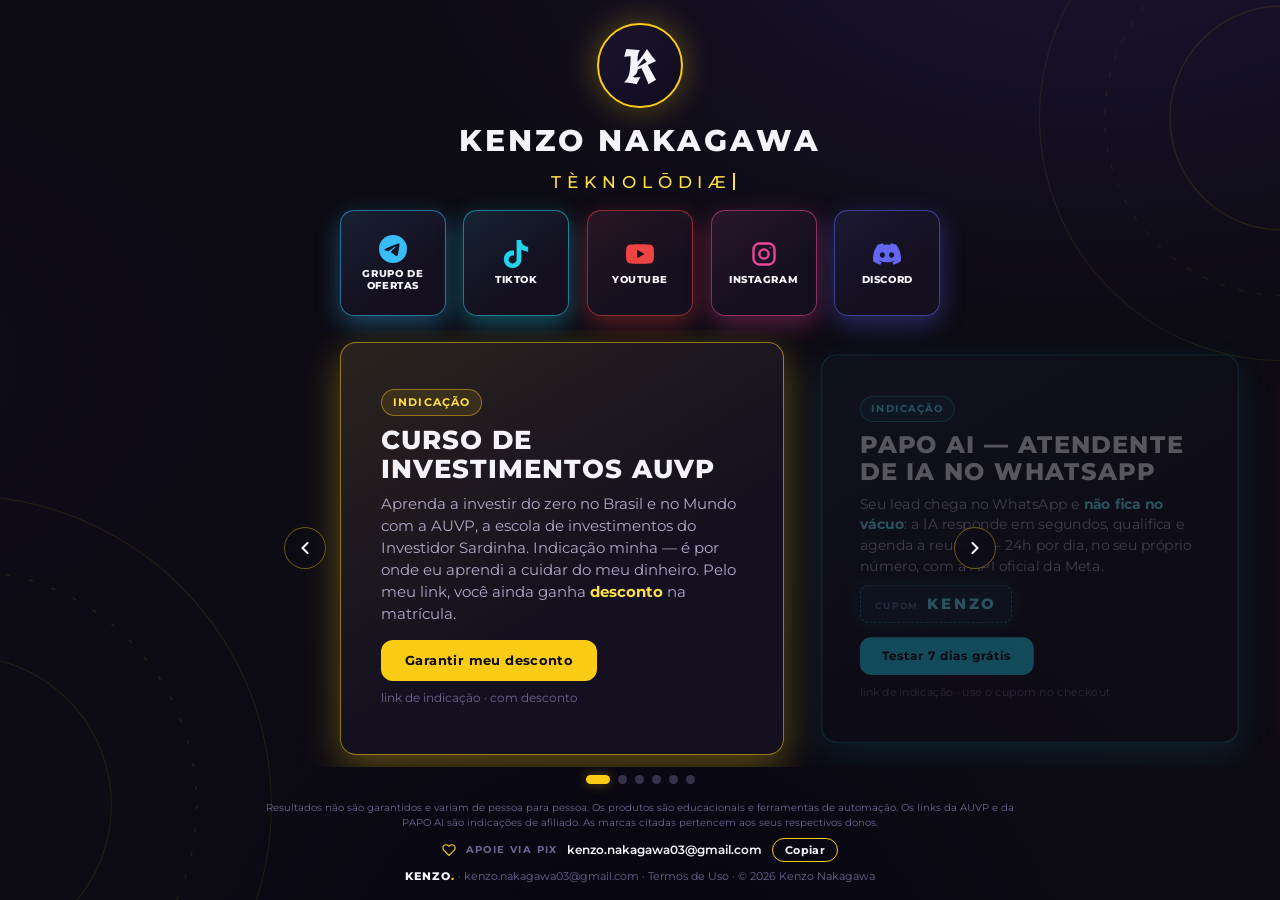
==== index.html @ 79088b30 "Card PAPO AI: cupom KENZO em destaque (pilula tracejada acima do CTA) Novo componente .panel-coupon " ====
<!DOCTYPE html>
<html lang="pt-BR">
<head>
  <meta charset="UTF-8">
  <meta name="viewport" content="width=device-width, initial-scale=1.0">
  <title>Kenzo Nakagawa — Automações, conteúdo e tecnologia</title>

  <!-- SEO -->
  <meta name="description" content="Automações com IA para YouTube (vídeos e cortes), cursos e todos os meus links: grupo de ofertas no Telegram, TikTok, YouTube, Instagram e Discord.">
  <meta name="author" content="Kenzo Nakagawa">

  <!-- Open Graph (compartilhamento no Instagram/WhatsApp) -->
  <meta property="og:type" content="website">
  <meta property="og:title" content="Kenzo Nakagawa — Automações, conteúdo e tecnologia">
  <meta property="og:description" content="Automações com IA para YouTube, cursos e todos os meus links em um só lugar.">
  <meta property="og:image" content="https://nakagawakenzoo.github.io/assets/og-cover.jpg">
  <meta property="og:url" content="https://nakagawakenzoo.github.io/">
  <meta name="twitter:card" content="summary_large_image">
  <link rel="canonical" href="https://nakagawakenzoo.github.io/">

  <link rel="icon" type="image/svg+xml" href="assets/favicon.svg">

  <!-- Tipografia -->
  <link rel="preconnect" href="https://fonts.googleapis.com">
  <link rel="preconnect" href="https://fonts.gstatic.com" crossorigin>
  <link href="https://fonts.googleapis.com/css2?family=Montserrat:wght@400;500;600;700;800&family=UnifrakturCook:wght@700&display=swap" rel="stylesheet">

  <link rel="stylesheet" href="styles.css">

  <!-- Analytics (GoatCounter — sem cookies, LGPD-friendly).
       TODO KENZO: criar conta gratuita em goatcounter.com com o código "kenzonakagawa"
       e então DESCOMENTAR a linha abaixo (nas 4 páginas). -->
  <!-- <script data-goatcounter="https://kenzonakagawa.goatcounter.com/count" async src="https://gc.zgo.at/count.js"></script> -->
</head>
<body class="home">

  <a class="skip-link" href="#links">Pular para o conteúdo</a>

  <!-- Anéis decorativos (herdam a cor de destaque atual) -->
  <div class="rings" aria-hidden="true">
    <svg class="rings-svg rings-top" viewBox="0 0 600 600" fill="none">
      <circle cx="300" cy="300" r="120" stroke="currentColor" stroke-width="1.5"/>
      <circle cx="300" cy="300" r="190" stroke="currentColor" stroke-width="1" stroke-dasharray="6 14"/>
      <circle cx="300" cy="300" r="260" stroke="currentColor" stroke-width="1"/>
    </svg>
    <svg class="rings-svg rings-bottom" viewBox="0 0 600 600" fill="none">
      <circle cx="300" cy="300" r="140" stroke="currentColor" stroke-width="1"/>
      <circle cx="300" cy="300" r="220" stroke="currentColor" stroke-width="1.5" stroke-dasharray="4 18"/>
      <circle cx="300" cy="300" r="290" stroke="currentColor" stroke-width="1"/>
    </svg>
  </div>

  <!-- ============ HEADER ============ -->
  <header class="header" id="header">
    <nav class="header-inner" aria-label="Navegação principal">
      <!-- TODO: [SUA_MARCA] — ajuste o nome/marca se quiser -->
      <a class="brand" href="#topo">KENZO<span class="brand-accent">.</span></a>
    </nav>
  </header>

  <main id="topo">

    <!-- ============ HERO ============ -->
    <section class="hero">
      <!-- TODO: [FOTO_PERFIL] — trocar o placeholder por <img src="assets/perfil.jpg" alt="Foto de Kenzo Nakagawa" class="avatar"> -->
      <div class="avatar avatar-placeholder" role="img" aria-label="Avatar de Kenzo Nakagawa"><span class="avatar-k">K</span></div>
      <h1 class="hero-title glitch" data-text="Kenzo Nakagawa">Kenzo Nakagawa</h1>
      <p class="hero-bio"><span class="typed">Tèknolōdiæ</span><span class="caret" aria-hidden="true"></span></p>
    </section>

    <!-- ============ LINKS (fragmentos pequenos em fileira — mesma linguagem facetada dos painéis) ============ -->
    <section class="section-links" id="links" aria-label="Meus links">
      <div class="tiles">

        <!-- Grupo de ofertas no Telegram [AZUL] -->
        <a class="tile" data-accent="blue" href="https://t.me/ofertasdokenzo" target="_blank" rel="noopener">
          <span class="tile-ic" aria-hidden="true">
            <svg viewBox="0 0 24 24" fill="currentColor"><path d="M11.944 0A12 12 0 0 0 0 12a12 12 0 0 0 12 12 12 12 0 0 0 12-12A12 12 0 0 0 12 0a12 12 0 0 0-.056 0zm4.962 7.224c.1-.002.321.023.465.14a.506.506 0 0 1 .171.325c.016.093.036.306.02.472-.18 1.898-.962 6.502-1.36 8.627-.168.9-.499 1.201-.82 1.23-.696.065-1.225-.46-1.9-.902-1.056-.693-1.653-1.124-2.678-1.8-1.185-.78-.417-1.21.258-1.91.177-.184 3.247-2.977 3.307-3.23.007-.032.014-.15-.056-.212s-.174-.041-.249-.024c-.106.024-1.793 1.14-5.061 3.345-.48.33-.913.49-1.302.48-.428-.008-1.252-.241-1.865-.44-.752-.245-1.349-.374-1.297-.789.027-.216.325-.437.893-.663 3.498-1.524 5.83-2.529 6.998-3.014 3.332-1.386 4.025-1.627 4.476-1.635z"/></svg>
          </span>
          <span class="tile-name">Grupo de ofertas</span>
        </a>

        <!-- TikTok [CIANO] -->
        <a class="tile" data-accent="cyan" href="https://tiktok.com/@kenzonakagawa" target="_blank" rel="noopener">
          <span class="tile-ic" aria-hidden="true">
            <svg viewBox="0 0 24 24" fill="currentColor"><path d="M12.53.02C13.84 0 15.14.01 16.44 0c.08 1.53.63 3.09 1.75 4.17 1.12 1.11 2.7 1.62 4.24 1.79v4.03c-1.44-.05-2.89-.35-4.2-.97-.57-.26-1.1-.59-1.62-.93-.01 2.92.01 5.84-.02 8.75-.08 1.4-.54 2.79-1.35 3.94-1.31 1.92-3.58 3.17-5.91 3.21-1.43.08-2.86-.31-4.08-1.03-2.02-1.19-3.44-3.37-3.65-5.71-.02-.5-.03-1-.01-1.49.18-1.9 1.12-3.72 2.58-4.96 1.66-1.44 3.98-2.13 6.15-1.72.02 1.48-.04 2.96-.04 4.44-.99-.32-2.15-.23-3.02.37-.63.41-1.11 1.04-1.36 1.75-.21.51-.15 1.07-.14 1.61.24 1.64 1.82 3.02 3.5 2.87 1.12-.01 2.19-.66 2.77-1.61.19-.33.4-.67.41-1.06.1-1.79.06-3.57.07-5.36.01-4.03-.01-8.05.02-12.07z"/></svg>
          </span>
          <span class="tile-name">TikTok</span>
        </a>

        <!-- YouTube [VERMELHO] -->
        <a class="tile" data-accent="red" href="https://www.youtube.com/@naka_z0" target="_blank" rel="noopener">
          <span class="tile-ic" aria-hidden="true">
            <svg viewBox="0 0 24 24" fill="currentColor"><path d="M23.498 6.186a3.016 3.016 0 0 0-2.122-2.136C19.505 3.545 12 3.545 12 3.545s-7.505 0-9.377.505A3.017 3.017 0 0 0 .502 6.186C0 8.07 0 12 0 12s0 3.93.502 5.814a3.016 3.016 0 0 0 2.122 2.136c1.871.505 9.376.505 9.376.505s7.505 0 9.377-.505a3.015 3.015 0 0 0 2.122-2.136C24 15.93 24 12 24 12s0-3.93-.502-5.814zM9.545 15.568V8.432L15.818 12l-6.273 3.568z"/></svg>
          </span>
          <span class="tile-name">YouTube</span>
        </a>

        <!-- Instagram [PINK] -->
        <a class="tile" data-accent="pink" href="https://www.instagram.com/kenzonakagawa_/" target="_blank" rel="noopener">
          <span class="tile-ic" aria-hidden="true">
            <svg viewBox="0 0 24 24" fill="none" stroke="currentColor" stroke-width="2" stroke-linecap="round"><rect x="3" y="3" width="18" height="18" rx="5"/><circle cx="12" cy="12" r="4"/><circle cx="17.3" cy="6.7" r="0.6" fill="currentColor" stroke="none"/></svg>
          </span>
          <span class="tile-name">Instagram</span>
        </a>

        <!-- Discord [ÍNDIGO] -->
        <a class="tile" data-accent="indigo" href="https://discord.gg/aJTsQ9AXE" target="_blank" rel="noopener">
          <span class="tile-ic" aria-hidden="true">
            <svg viewBox="0 0 24 24" fill="currentColor"><path d="M20.317 4.369a19.79 19.79 0 0 0-4.885-1.515a.074.074 0 0 0-.079.037c-.21.375-.444.864-.608 1.25a18.27 18.27 0 0 0-5.487 0a12.64 12.64 0 0 0-.617-1.25a.077.077 0 0 0-.079-.037A19.736 19.736 0 0 0 3.677 4.37a.07.07 0 0 0-.032.027C.533 9.046-.32 13.58.099 18.057a.082.082 0 0 0 .031.057a19.9 19.9 0 0 0 5.993 3.03a.078.078 0 0 0 .084-.028a14.09 14.09 0 0 0 1.226-1.994a.076.076 0 0 0-.041-.106a13.1 13.1 0 0 1-1.872-.892a.077.077 0 0 1-.008-.128a10.2 10.2 0 0 0 .372-.292a.074.074 0 0 1 .077-.01c3.928 1.793 8.18 1.793 12.062 0a.074.074 0 0 1 .078.009c.12.098.246.198.373.292a.077.077 0 0 1-.006.127a12.3 12.3 0 0 1-1.873.892a.077.077 0 0 0-.041.107c.36.698.772 1.362 1.225 1.993a.076.076 0 0 0 .084.028a19.84 19.84 0 0 0 6.002-3.03a.077.077 0 0 0 .032-.054c.5-5.177-.838-9.674-3.549-13.66a.061.061 0 0 0-.031-.03zM8.02 15.331c-1.183 0-2.157-1.085-2.157-2.419c0-1.333.956-2.419 2.157-2.419c1.21 0 2.176 1.096 2.157 2.42c0 1.333-.956 2.418-2.157 2.418zm7.975 0c-1.183 0-2.157-1.085-2.157-2.419c0-1.333.955-2.419 2.157-2.419c1.21 0 2.176 1.096 2.157 2.42c0 1.333-.946 2.418-2.157 2.418z"/></svg>
          </span>
          <span class="tile-name">Discord</span>
        </a>

      </div>
    </section>

    <!-- ============ PRODUTOS (carrossel de cards — ativo no centro, vizinhos translúcidos de amostra) ============ -->
    <section class="section-products" id="produtos" aria-roledescription="carrossel" aria-label="Produtos e indicações">
      <div class="carousel" id="carousel">
      <div class="panels" id="carTrack">

        <!-- 1. Curso AUVP [AMARELO] -->
        <article class="panel-row" data-accent="yellow">
          <div class="panel">
            <div class="panel-content">
              <span class="badge">Indicação</span>
              <h3 class="panel-title">Curso de Investimentos AUVP</h3>
              <p class="panel-desc">Aprenda a investir do zero no Brasil e no Mundo com a AUVP, a escola de investimentos do Investidor Sardinha. Indicação minha — é por onde eu aprendi a cuidar do meu dinheiro. Pelo meu link, você ainda ganha <strong>desconto</strong> na matrícula.</p>
              <a class="btn btn-cta" href="https://sard.ink/AUVPKenzo" target="_blank" rel="noopener">Garantir meu desconto</a>
              <p class="panel-note">link de indicação · com desconto</p>
            </div>
          </div>
        </article>

        <!-- 2. PAPO AI (indicação) [CIANO] -->
        <article class="panel-row" data-accent="cyan">
          <div class="panel">
            <div class="panel-content">
              <span class="badge">Indicação</span>
              <h3 class="panel-title">PAPO AI — Atendente de IA no WhatsApp</h3>
              <p class="panel-desc">Seu lead chega no WhatsApp e <strong>não fica no vácuo</strong>: a IA responde em segundos, qualifica e agenda a reunião — 24h por dia, no seu próprio número, com a API oficial da Meta.</p>
              <ul class="panel-bullets">
                <li>Responde em ~3 segundos, 24h por dia</li>
                <li>Qualifica o lead e agenda a reunião sozinha</li>
                <li>Funciona no seu número atual (API Oficial da Meta)</li>
                <li>Pronta em 24h, sem conhecimento técnico</li>
              </ul>
              <p class="panel-coupon"><span class="coupon-label">Cupom</span><strong class="coupon-code">KENZO</strong></p>
              <a class="btn btn-cta" href="https://papoai.com.br/52c8d9" target="_blank" rel="noopener">Testar 7 dias grátis</a>
              <p class="panel-note">link de indicação · use o cupom no checkout</p>
            </div>
          </div>
        </article>

        <!-- 3. Aeternum (jogo autoral) [ROSA] -->
        <article class="panel-row" data-accent="rose">
          <div class="panel">
            <div class="panel-content">
              <span class="badge">Indicação</span>
              <h3 class="panel-title">Aeternum — Hoje na História</h3>
              <p class="panel-desc">Descubra um evento histórico real a cada dia, responda o quiz e colecione cartas únicas. Um jogo bilíngue de colecionáveis históricos — <strong>de graça</strong>.</p>
              <ul class="panel-bullets">
                <li>Um evento histórico real por dia</li>
                <li>Quiz para testar seu conhecimento</li>
                <li>Sistema de duelos: quem sabe mais sobre história?</li>
                <li>Cartas únicas para colecionar</li>
                <li>Bilíngue (português e inglês)</li>
              </ul>
              <a class="btn btn-cta" href="https://playaeternum.com/?utm_campaign=godparents&amp;utm_source=profile&amp;utm_medium=d7f08977" target="_blank" rel="noopener">Jogue agora de graça</a>
              <p class="panel-note">100% grátis · jogue no navegador</p>
            </div>
          </div>
        </article>

        <!-- 4. Automação de Cortes [VIOLETA] -->
        <article class="panel-row" data-accent="violet">
          <div class="panel">
            <div class="panel-content">
              <span class="badge">Vendas abertas</span>
              <h3 class="panel-title">Automação de Cortes</h3>
              <p class="panel-desc">Transforme vídeos longos — até podcasts de horas — em Shorts publicados automaticamente no YouTube, com legenda palavra por palavra. Sem editor, sem edição manual, apenas IA.</p>
              <ul class="panel-bullets">
                <li>Trilha de automação com N8N (7 dias)</li>
                <li>Ferramenta de cortes pronta (bônus no 8º dia)</li>
                <li>Modo Podcast: 1 episódio vira dias de posts</li>
                <li>Transcrição grátis no seu PC (opcional)</li>
                <li>Comunidade no Discord</li>
              </ul>
              <p class="panel-price"><span class="price-was">de <s>R$ 597</s> por</span>R$ 299 <span class="price-off">50% OFF</span><span class="panel-price-note">pagamento único · trilha + ferramenta bônus</span></p>
              <a class="btn btn-cta" href="automacao-de-cortes.html">Conhecer a trilha</a>
            </div>
          </div>
        </article>

        <!-- 5. Automação de Vídeos [VERDE] -->
        <article class="panel-row" data-accent="green">
          <div class="panel">
            <div class="panel-content">
              <span class="badge">Vendas abertas</span>
              <h3 class="panel-title">Automação de Vídeos</h3>
              <p class="panel-desc">Um canal dark publicando 1 vídeo por dia sozinho: roteiro, narração, legendas, cenas, música, thumbnail e agendamento — 100% automático com IA.</p>
              <ul class="panel-bullets">
                <li>Trilha de automação com N8N (7 dias)</li>
                <li>Ferramenta de vídeos pronta (bônus no 8º dia)</li>
                <li>Canal em português ou inglês, com ou sem legenda</li>
                <li>Narração gratuita clonando a voz do canal (novidade)</li>
                <li>Comunidade no Discord</li>
              </ul>
              <p class="panel-price"><span class="price-was">de <s>R$ 597</s> por</span>R$ 299 <span class="price-off">50% OFF</span><span class="panel-price-note">pagamento único · trilha + ferramenta bônus</span></p>
              <a class="btn btn-cta" href="automacao-de-videos.html">Conhecer a trilha</a>
            </div>
          </div>
        </article>

        <!-- 6. Salesforce Marketing Cloud [AZUL] -->
        <article class="panel-row panel-soon" data-accent="blue">
          <div class="panel">
            <div class="panel-content">
              <span class="badge">Em breve</span>
              <h3 class="panel-title">Curso Salesforce Marketing Cloud</h3>
              <p class="panel-desc">Domine a maior plataforma de marketing cloud do mercado. Do zero ao avançado.</p>
              <div class="panel-actions">
                <button class="btn btn-cta btn-cta-inline" disabled>Em breve</button>
                <!-- Funcional já: abre o e-mail com assunto pronto. Troque por [LINK_INSTAGRAM] se preferir DM. -->
                <a class="btn btn-ghost btn-small" href="mailto:kenzo.nakagawa03@gmail.com?subject=Me%20avise%20no%20lan%C3%A7amento%20-%20Curso%20Salesforce%20Marketing%20Cloud&body=Quero%20ser%20avisado(a)%20quando%20o%20curso%20for%20lan%C3%A7ado.">Me avise no lançamento</a>
              </div>
            </div>
          </div>
        </article>

      </div><!-- /.panels -->
      </div><!-- /.carousel (as setas ‹ › são injetadas aqui pelo script.js) -->
      <div class="car-dots" id="carDots" aria-label="Escolher produto"></div>
    </section>

    <!-- ============ DISCLAIMER ============ -->
    <section class="disclaimer">
      <p>Resultados não são garantidos e variam de pessoa para pessoa. Os produtos são educacionais e ferramentas de automação. Os links da AUVP e da PAPO AI são indicações de afiliado. As marcas citadas pertencem aos seus respectivos donos.</p>
    </section>

  </main>

  <!-- ============ FOOTER (compacto — tudo precisa caber na dobra) ============ -->
  <footer class="footer">
    <div class="pix-inline">
      <svg class="pix-heart" viewBox="0 0 24 24" fill="none" stroke="currentColor" stroke-width="2" stroke-linecap="round" stroke-linejoin="round" aria-hidden="true"><path d="M20.84 4.61a5.5 5.5 0 0 0-7.78 0L12 5.67l-1.06-1.06a5.5 5.5 0 0 0-7.78 7.78l1.06 1.06L12 21.23l7.78-7.78 1.06-1.06a5.5 5.5 0 0 0 0-7.78z"/></svg>
      <span class="pix-label">Apoie via Pix</span>
      <code class="pix-key" id="pixKey">kenzo.nakagawa03@gmail.com</code>
      <button class="btn btn-ghost btn-small" id="copyPix" type="button">Copiar</button>
    </div>
    <!-- TODO: [EMAIL_SUPORTE] — troque pelo e-mail de suporte definitivo -->
    <p class="footer-line">
      <span class="footer-brand-inline">KENZO<span class="brand-accent">.</span></span>
      <span aria-hidden="true">·</span> <a href="mailto:kenzo.nakagawa03@gmail.com">kenzo.nakagawa03@gmail.com</a>
      <span aria-hidden="true">·</span> <a href="termos.html">Termos de Uso</a>
      <span aria-hidden="true">·</span> © <span id="year"></span> Kenzo Nakagawa
    </p>
  </footer>

  <script src="script.js"></script>
</body>
</html>
---- styles.css ----
/* ==========================================================================
   Kenzo Nakagawa — landing + link-in-bio
   Tema dark fixo; a cor de destaque (--accent) muda conforme o produto.
   ========================================================================== */

:root {
  /* Cor de destaque global — trocada via JS (padrão: violeta) */
  --accent: #8b5cf6;
  --accent-soft: #a78bfa;
  --accent-contrast: #0d0b14;
  --accent-glow: rgba(139, 92, 246, 0.35);

  /* Fundos */
  --bg: #0d0b14;
  --bg-deep: #070510;
  --bg-raise: #100c1c;
  --bg-card: #14101f;

  /* Texto */
  --text: #f5f3fa;
  --text-body: #b0a8c8;
  --text-dim: #6f6590;

  --radius-card: 16px;
  --radius-btn: 12px;
  --header-h: 64px;
}

/* Cores fixas de cada card (fonte de verdade lida pelo JS) */
[data-accent="violet"] { --card: #8b5cf6; --card-soft: #a78bfa; --card-contrast: #0d0b14; --card-glow: rgba(139, 92, 246, 0.35); }
[data-accent="green"]  { --card: #10b981; --card-soft: #34d399; --card-contrast: #0d0b14; --card-glow: rgba(16, 185, 129, 0.35); }
[data-accent="yellow"] { --card: #facc15; --card-soft: #fde047; --card-contrast: #0d0b14; --card-glow: rgba(250, 204, 21, 0.35); }
[data-accent="blue"]   { --card: #38bdf8; --card-soft: #7dd3fc; --card-contrast: #0d0b14; --card-glow: rgba(56, 189, 248, 0.35); }
[data-accent="rose"]   { --card: #f43f5e; --card-soft: #fb7185; --card-contrast: #0d0b14; --card-glow: rgba(244, 63, 94, 0.35); }

/* Cores dos blocos de links (mesmo mecanismo: o JS copia --card* para --accent*) */
[data-accent="cyan"]   { --card: #22d3ee; --card-soft: #67e8f9; --card-contrast: #0d0b14; --card-glow: rgba(34, 211, 238, 0.35); }  /* TikTok + card PAPO AI */
[data-accent="red"]    { --card: #ef4444; --card-soft: #f87171; --card-contrast: #0d0b14; --card-glow: rgba(239, 68, 68, 0.35); }   /* YouTube */
[data-accent="pink"]   { --card: #ec4899; --card-soft: #f472b6; --card-contrast: #0d0b14; --card-glow: rgba(236, 72, 153, 0.35); }  /* Instagram */
[data-accent="indigo"] { --card: #6366f1; --card-soft: #818cf8; --card-contrast: #0d0b14; --card-glow: rgba(99, 102, 241, 0.35); }  /* Discord */

/* ============ Reset básico ============ */
*, *::before, *::after { box-sizing: border-box; margin: 0; padding: 0; }

html {
  scroll-behavior: smooth;
  scroll-padding-top: calc(var(--header-h) + 12px);
}

body {
  font-family: "Montserrat", system-ui, -apple-system, sans-serif;
  background-color: var(--bg);
  background-image:
    radial-gradient(1200px 700px at 85% -10%, #1b1430 0%, transparent 60%),
    radial-gradient(900px 600px at -15% 40%, #100c1c 0%, transparent 55%),
    radial-gradient(1000px 800px at 50% 110%, #070510 0%, transparent 60%);
  color: var(--text-body);
  line-height: 1.6;
  -webkit-font-smoothing: antialiased;
  overflow-x: hidden;
}

img { max-width: 100%; display: block; }

a { color: var(--accent-soft); transition: color 0.4s ease; }

:focus-visible {
  outline: 2px solid var(--accent);
  outline-offset: 3px;
  border-radius: 4px;
}

.skip-link {
  position: absolute;
  left: -9999px;
  top: 0;
  z-index: 200;
  background: var(--accent);
  color: var(--accent-contrast);
  padding: 0.6rem 1rem;
  border-radius: 0 0 8px 0;
  font-weight: 700;
  text-decoration: none;
}
.skip-link:focus { left: 0; }

/* ============ Anéis decorativos ============ */
.rings {
  position: fixed;
  inset: 0;
  z-index: -1;
  color: var(--accent);
  transition: color 0.4s ease;
  pointer-events: none;
}

.rings-svg { position: absolute; opacity: 0.1; }

.rings-top {
  width: min(80vw, 560px);
  top: -18vh;
  right: -22vw;
  animation: spin 90s linear infinite;
}

.rings-bottom {
  width: min(90vw, 640px);
  bottom: -25vh;
  left: -28vw;
  animation: spin 120s linear infinite reverse;
}

@keyframes spin { to { transform: rotate(360deg); } }

/* ============ Header ============ */
.header {
  position: fixed;
  top: 0;
  left: 0;
  right: 0;
  z-index: 100;
  transition: background-color 0.3s ease, box-shadow 0.3s ease, backdrop-filter 0.3s ease;
}

.header.scrolled {
  background: rgba(13, 11, 20, 0.75);
  -webkit-backdrop-filter: blur(12px);
  backdrop-filter: blur(12px);
  box-shadow: 0 1px 0 rgba(139, 92, 246, 0.12);
}

.header-inner {
  max-width: 1080px;
  margin: 0 auto;
  height: var(--header-h);
  padding: 0 1.25rem;
  display: flex;
  align-items: center;
  justify-content: space-between;
}

.brand {
  font-weight: 800;
  font-size: 1.15rem;
  letter-spacing: 0.12em;
  color: var(--text);
  text-decoration: none;
  text-transform: uppercase;
}

.brand-accent { color: var(--accent); transition: color 0.4s ease; }

/* ============ Hero ============ */
.hero {
  max-width: 1080px;
  margin: 0 auto;
  padding: calc(var(--header-h) + 2.5rem) 1.25rem 2.5rem;
  text-align: center;
}

.avatar {
  width: 104px;
  height: 104px;
  border-radius: 50%;
  margin: 0 auto 1rem;
  border: 2px solid var(--accent);
  box-shadow: 0 0 32px var(--accent-glow);
  object-fit: cover;
  animation: avatarNeon 8s linear infinite;
}

.avatar-placeholder {
  display: flex;
  align-items: center;
  justify-content: center;
  background: linear-gradient(135deg, #1b1430, #100c1c);
}

.avatar-k {
  font-family: "UnifrakturCook", "Montserrat", serif;
  font-weight: 700;
  font-size: 3.4rem;
  line-height: 1;
  color: var(--text);
  transform: translateY(2px);
  animation: kNeon 8s linear infinite;
}

.hero-title {
  color: var(--text);
  font-weight: 800;
  font-size: clamp(1.6rem, 5vw, 2.4rem);
  letter-spacing: 0.1em;
  text-transform: uppercase;
}

/* ===== Glitch periódico (a cada 5s) no nome ===== */
.glitch {
  position: relative;
  animation: glitchShake 5s infinite;
}

.glitch::before,
.glitch::after {
  content: attr(data-text);
  position: absolute;
  left: 0;
  top: 0;
  width: 100%;
  text-align: center;
  letter-spacing: inherit;
  text-transform: inherit;
  pointer-events: none;
  opacity: 0;
}

.glitch::before { color: #22d3ee; animation: glitchTop 5s infinite; }
.glitch::after  { color: #f0398b; animation: glitchBottom 5s infinite; }

@keyframes glitchShake {
  0%, 8%, 100% { transform: translate(0, 0); }
  1% { transform: translate(-2px, 1px); }
  2% { transform: translate(2px, -1px); }
  3% { transform: translate(-1px, -2px); }
  4% { transform: translate(2px, 1px); }
  5% { transform: translate(-2px, 0); }
  6% { transform: translate(1px, -1px); }
  7% { transform: translate(-1px, 1px); }
}

@keyframes glitchTop {
  0%   { opacity: 0; clip-path: inset(0 0 100% 0); transform: translate(0, 0); }
  0.5% { opacity: 0.9; clip-path: inset(0 0 62% 0); transform: translate(-4px, -2px); }
  2%   { clip-path: inset(22% 0 40% 0); transform: translate(4px, 2px); }
  4%   { clip-path: inset(42% 0 20% 0); transform: translate(-5px, 0); }
  6%   { clip-path: inset(12% 0 68% 0); transform: translate(3px, -1px); }
  8%   { opacity: 0.9; clip-path: inset(58% 0 10% 0); transform: translate(-2px, 2px); }
  8.5%, 100% { opacity: 0; transform: translate(0, 0); }
}

@keyframes glitchBottom {
  0%   { opacity: 0; clip-path: inset(100% 0 0 0); transform: translate(0, 0); }
  0.5% { opacity: 0.9; clip-path: inset(68% 0 0 0); transform: translate(4px, 2px); }
  2%   { clip-path: inset(40% 0 30% 0); transform: translate(-4px, -2px); }
  4%   { clip-path: inset(20% 0 50% 0); transform: translate(5px, 0); }
  6%   { clip-path: inset(60% 0 12% 0); transform: translate(-3px, 1px); }
  8%   { opacity: 0.9; clip-path: inset(10% 0 78% 0); transform: translate(2px, -2px); }
  8.5%, 100% { opacity: 0; transform: translate(0, 0); }
}

.hero-bio {
  margin-top: 0.5rem;
  font-size: clamp(1.05rem, 3vw, 1.35rem);
  font-weight: 500;
  letter-spacing: 0.35em;
  text-transform: uppercase;
  color: var(--accent-soft);
  /* letter-spacing empurra o texto; compensa o recuo à direita */
  padding-left: 0.35em;
  min-height: 1.6em; /* evita "pulo" de layout durante a digitação */
  animation: textNeon 8s linear infinite;
}

/* cursor piscando após o Tèknolōdiæ */
.caret {
  display: inline-block;
  width: 2px;
  height: 1.05em;
  margin-left: 0.02em;
  background: currentColor;
  vertical-align: -0.15em;
  animation: caretBlink 1.05s steps(1, end) infinite;
}

@keyframes caretBlink {
  0%, 100% { opacity: 1; }
  50% { opacity: 0; }
}

/* ===== Neon ciclando pela paleta (violeta → verde → amarelo → azul) ===== */
@keyframes avatarNeon {
  0%,   100% { border-color: #a78bfa; box-shadow: 0 0 34px rgba(139, 92, 246, 0.5); }
  25%        { border-color: #34d399; box-shadow: 0 0 34px rgba(16, 185, 129, 0.5); }
  50%        { border-color: #fde047; box-shadow: 0 0 34px rgba(250, 204, 21, 0.5); }
  75%        { border-color: #7dd3fc; box-shadow: 0 0 34px rgba(56, 189, 248, 0.5); }
}

@keyframes kNeon {
  0%,   100% { text-shadow: 0 0 16px rgba(139, 92, 246, 0.95), 0 0 34px rgba(139, 92, 246, 0.55); }
  25%        { text-shadow: 0 0 16px rgba(16, 185, 129, 0.95), 0 0 34px rgba(16, 185, 129, 0.55); }
  50%        { text-shadow: 0 0 16px rgba(250, 204, 21, 0.95), 0 0 34px rgba(250, 204, 21, 0.55); }
  75%        { text-shadow: 0 0 16px rgba(56, 189, 248, 0.95), 0 0 34px rgba(56, 189, 248, 0.55); }
}

@keyframes textNeon {
  0%,   100% { color: #a78bfa; }
  25%        { color: #34d399; }
  50%        { color: #fde047; }
  75%        { color: #7dd3fc; }
}

/* ============ Botões ============ */
.btn {
  display: inline-flex;
  align-items: center;
  justify-content: center;
  padding: 0.8rem 1.5rem;
  border-radius: var(--radius-btn);
  font-family: inherit;
  font-weight: 700;
  font-size: 0.9rem;
  letter-spacing: 0.03em;
  text-decoration: none;
  border: none;
  cursor: pointer;
  transition: background-color 0.4s ease, color 0.4s ease, border-color 0.4s ease,
              box-shadow 0.3s ease, transform 0.2s ease;
}

.btn-primary {
  background: var(--accent);
  color: var(--accent-contrast);
}

.btn-primary:hover {
  box-shadow: 0 0 24px var(--accent-glow);
  transform: scale(1.03);
}

.btn-ghost {
  background: transparent;
  color: var(--text);
  border: 1px solid var(--accent);
}

.btn-ghost:hover {
  box-shadow: 0 0 18px var(--accent-glow);
  transform: scale(1.03);
}

.btn-small { padding: 0.55rem 1.1rem; font-size: 0.8rem; }

/* CTA dos cards: usa a cor fixa do próprio produto */
.btn-cta {
  background: var(--card);
  color: var(--card-contrast);
  width: 100%;
  margin-top: auto;
}

.btn-cta:hover:not(:disabled) {
  box-shadow: 0 0 26px var(--card-glow);
  transform: scale(1.02);
}

.btn-cta:disabled { opacity: 0.55; cursor: not-allowed; }

/* ============ Seções ============ */
.section {
  max-width: 1080px;
  margin: 0 auto;
  padding: 3.5rem 1.25rem 1rem;
}

.section-title {
  color: var(--text);
  font-weight: 800;
  font-size: clamp(1.4rem, 4vw, 1.9rem);
  letter-spacing: 0.12em;
  text-transform: uppercase;
}

.section-sub {
  margin-top: 0.35rem;
  color: var(--text-dim);
  font-size: 0.95rem;
}

/* ============ Produtos — carrossel de cards ============
   O slide ativo fica centralizado; os vizinhos aparecem "de amostra" nas
   laterais, translúcidos — o visitante VÊ que tem mais coisa pro lado. */
.section-products {
  --slide-w: min(600px, 74%); /* largura do slide; o resto vira peek */
  padding: clamp(2.5rem, 6vw, 4.5rem) 0 1rem;
  overflow: hidden;
}

/* Trilho horizontal com snap (swipe nativo no celular) */
.panels {
  display: flex;
  gap: clamp(0.9rem, 2vw, 1.5rem);
  overflow-x: auto;
  overflow-y: hidden;
  /* padding lateral = o que sobra do slide, p/ 1º e último centralizarem */
  padding: 0.75rem calc((100% - var(--slide-w)) / 2);
  scroll-snap-type: x mandatory;
  overscroll-behavior-x: contain;
  scrollbar-width: none;
}
.panels::-webkit-scrollbar { display: none; }

.panel-row {
  flex: 0 0 var(--slide-w);
  display: flex;
  align-items: stretch;
  scroll-snap-align: center;
  scroll-snap-stop: always;
}

/* Vizinhos translúcidos; o ativo acende (.is-active vem do script.js) */
.js .panel-row {
  opacity: 0.32;
  transform: scale(0.94);
  transition: opacity 0.45s ease, transform 0.45s ease;
}
.js .panel-row.is-active { opacity: 1; transform: none; }

/* Card do produto: borda + glow na cor, canto arredondado */
.panel {
  position: relative;
  width: 100%;
  display: flex;
  align-items: center;
  border-radius: var(--radius-card);
  border: 1.5px solid color-mix(in srgb, var(--card) 55%, transparent);
  background: linear-gradient(150deg,
    color-mix(in srgb, var(--card) 10%, var(--bg-card)), var(--bg-card) 60%);
  box-shadow: 0 12px 38px var(--card-glow);
}

.panel-soon .panel { opacity: 0.82; }

.panel-content {
  position: relative;
  z-index: 2;
  width: 100%;
  display: flex;
  flex-direction: column;
  align-items: flex-start;
  text-align: left;
  gap: 0.85rem;
  padding: 2rem clamp(1.5rem, 4vw, 2.5rem);
}

.panel-title {
  color: var(--text);
  font-weight: 800;
  font-size: clamp(1.3rem, 3.2vw, 1.95rem);
  letter-spacing: 0.04em;
  text-transform: uppercase;
  line-height: 1.15;
}

.panel-desc { font-size: 0.95rem; max-width: 46ch; }
.panel-desc strong { color: var(--card-soft); font-weight: 700; }

.panel-bullets {
  list-style: none;
  display: grid;
  gap: 0.4rem;
  font-size: 0.9rem;
}

.panel-bullets li::before { content: "✓ "; color: var(--card-soft); font-weight: 700; }

.panel .btn-cta {
  width: auto;
  align-self: flex-start;
  margin-top: 0.4rem;
  padding-inline: 1.8rem;
}

.panel-actions { display: flex; flex-wrap: wrap; gap: 0.6rem; margin-top: 0.4rem; }
.btn-cta-inline { margin-top: 0; }
.panel-note { font-size: 0.72rem; color: var(--text-dim); }

/* Cupom em destaque (estilo ticket, borda tracejada na cor do card) */
.panel-coupon {
  display: inline-flex;
  align-items: baseline;
  gap: 0.55rem;
  padding: 0.4rem 0.95rem;
  border: 1.5px dashed color-mix(in srgb, var(--card, var(--accent)) 70%, transparent);
  border-radius: 10px;
  background: color-mix(in srgb, var(--card, var(--accent)) 10%, transparent);
  box-shadow: 0 0 16px color-mix(in srgb, var(--card, var(--accent)) 22%, transparent);
}
.coupon-label {
  font-size: 0.62rem;
  font-weight: 700;
  letter-spacing: 0.14em;
  text-transform: uppercase;
  color: var(--text-dim);
}
.coupon-code {
  font-size: 1rem;
  font-weight: 800;
  letter-spacing: 0.16em;
  color: var(--card-soft, var(--accent-soft));
}

/* Preço do produto no painel */
.panel-price {
  margin: 0.2rem 0 1rem;
  font-size: 1.5rem;
  font-weight: 800;
  letter-spacing: 0.02em;
  color: var(--card, var(--accent));
}
.panel-price-note {
  display: block;
  margin-top: 0.15rem;
  font-size: 0.74rem;
  font-weight: 500;
  letter-spacing: 0;
  color: var(--text-dim);
}

/* Badge (compartilhado com outras seções) */
.badge {
  align-self: flex-start;
  padding: 0.25rem 0.7rem;
  border-radius: 999px;
  font-size: 0.68rem;
  font-weight: 700;
  letter-spacing: 0.1em;
  text-transform: uppercase;
  color: var(--card-soft);
  border: 1px solid color-mix(in srgb, var(--card) 45%, transparent);
  background: color-mix(in srgb, var(--card) 10%, transparent);
}

/* ============ Links — fragmentos pequenos em fileira (mesma linguagem facetada dos painéis) ============ */
.section-links {
  max-width: 1080px;
  margin: 0 auto;
  padding: 0 1.25rem;
}

.tiles {
  display: flex;
  flex-wrap: wrap;
  justify-content: center;
  gap: clamp(0.8rem, 2.4vw, 1.25rem);
}

/* Cada bloco: mini-card arredondado com borda + glow na cor da rede (mesma
   linguagem dos cards do carrossel). Glow via box-shadow — a receita antiga
   (filter: drop-shadow + clip-path) rendia um retângulo preto de composição
   no Chrome/Windows, com o sombreado cortado em bordas retas. */
.tile {
  position: relative;
  width: clamp(92px, 26vw, 124px);
  aspect-ratio: 1;
  display: flex;
  flex-direction: column;
  align-items: center;
  justify-content: center;
  gap: 0.55rem;
  padding: 0.5rem 0.45rem;
  color: var(--text);
  text-decoration: none;
  border-radius: 14px;
  border: 1.5px solid color-mix(in srgb, var(--card) 55%, transparent);
  background: linear-gradient(145deg,
    color-mix(in srgb, var(--card) 10%, var(--bg-card)), var(--bg-card) 65%);
  box-shadow: 0 8px 24px var(--card-glow);
  transition: box-shadow 0.3s ease, transform 0.3s ease, border-color 0.3s ease;
}

.tile-ic {
  position: relative;
  z-index: 2;
  width: 30px;
  height: 30px;
  color: var(--card);
  transition: transform 0.3s ease;
}

.tile-ic svg { width: 100%; height: 100%; }

.tile-name {
  position: relative;
  z-index: 2;
  font-size: 0.64rem;
  font-weight: 800;
  letter-spacing: 0.06em;
  text-transform: uppercase;
  text-align: center;
  line-height: 1.2;
}

/* Entrada em cascata ao carregar (fill backwards: depois da animação o hover volta a valer) */
@keyframes tileIn {
  from { opacity: 0; transform: translateY(14px) scale(0.96); }
  to   { opacity: 1; transform: none; }
}

.js .tile { animation: tileIn 0.6s cubic-bezier(.22,.61,.36,1) backwards; }
.js .tiles .tile:nth-child(2) { animation-delay: 0.07s; }
.js .tiles .tile:nth-child(3) { animation-delay: 0.14s; }
.js .tiles .tile:nth-child(4) { animation-delay: 0.21s; }
.js .tiles .tile:nth-child(5) { animation-delay: 0.28s; }

/* Hover/foco: sobe, glow mais forte e o ícone cresce */
.tile:hover,
.tile:focus-visible {
  transform: translateY(-4px);
  border-color: color-mix(in srgb, var(--card) 85%, transparent);
  box-shadow: 0 12px 30px var(--card-glow), 0 0 18px var(--card-glow);
}

.tile:hover .tile-ic,
.tile:focus-visible .tile-ic { transform: scale(1.12); }

.tile:focus-visible { outline-offset: -3px; }

/* ============ FAQ ============ */
.faq-list {
  margin-top: 1.75rem;
  display: grid;
  gap: 0.75rem;
}

.faq-item {
  background: var(--bg-card);
  border: 1px solid color-mix(in srgb, var(--accent) 18%, transparent);
  border-radius: var(--radius-btn);
  overflow: hidden;
  transition: border-color 0.4s ease;
}

.faq-question {
  width: 100%;
  display: flex;
  align-items: center;
  justify-content: space-between;
  gap: 1rem;
  padding: 1rem 1.15rem;
  background: none;
  border: none;
  cursor: pointer;
  font-family: inherit;
  font-weight: 700;
  font-size: 0.92rem;
  color: var(--text);
  text-align: left;
}

.faq-chevron {
  width: 18px;
  height: 18px;
  flex-shrink: 0;
  color: var(--accent);
  transition: transform 0.3s ease, color 0.4s ease;
}

.faq-item.open .faq-chevron { transform: rotate(180deg); }

.faq-answer {
  max-height: 0;
  overflow: hidden;
  transition: max-height 0.35s ease;
}

.faq-answer p {
  padding: 0 1.15rem 1rem;
  font-size: 0.9rem;
}

/* ============ Comunidade (Discord) — usado na home e nas páginas de produto ============ */
.v-community {
  max-width: 720px;
  margin: 0 auto;
  padding: 2rem 1.5rem;
  text-align: center;
  background:
    radial-gradient(600px 240px at 50% 0%, color-mix(in srgb, var(--accent) 14%, transparent), transparent 70%),
    var(--bg-card);
  border: 1px solid color-mix(in srgb, var(--accent) 35%, transparent);
  border-radius: var(--radius-card);
  box-shadow: 0 0 34px var(--accent-glow);
  transition: border-color 0.4s ease, box-shadow 0.4s ease;
}

.v-community-ic {
  width: 56px;
  height: 56px;
  margin: 0 auto 1rem;
  display: flex;
  align-items: center;
  justify-content: center;
  border-radius: 14px;
  color: var(--accent);
  background: color-mix(in srgb, var(--accent) 14%, transparent);
  transition: color 0.4s ease, background-color 0.4s ease;
}
.v-community-ic svg { width: 30px; height: 30px; }

.v-community h3 {
  color: var(--text);
  font-weight: 800;
  font-size: clamp(1.1rem, 3vw, 1.4rem);
  letter-spacing: 0.02em;
  text-transform: uppercase;
  margin-bottom: 0.6rem;
}
.v-community p { font-size: 0.95rem; max-width: 520px; margin: 0 auto; }
.v-community strong { color: var(--accent-soft); transition: color 0.4s ease; }

/* ============ Disclaimer / Footer ============ */
.disclaimer {
  max-width: 1080px;
  margin: 0 auto;
  padding: 3rem 1.25rem 1.5rem;
}

.disclaimer p {
  font-size: 0.75rem;
  color: var(--text-dim);
  border-top: 1px solid rgba(176, 168, 200, 0.12);
  padding-top: 1.5rem;
}

.footer {
  text-align: center;
  padding: 1.5rem 1.25rem 2.5rem;
  font-size: 0.85rem;
}

/* ---- Apoie (Pix) ---- */
.support {
  max-width: 480px;
  margin: 0 auto 2.25rem;
  padding: 1.6rem 1.25rem;
  background: var(--bg-card);
  border: 1px solid color-mix(in srgb, var(--accent) 25%, transparent);
  border-radius: var(--radius-card);
  transition: border-color 0.4s ease;
}

.support-ic {
  width: 40px;
  height: 40px;
  margin: 0 auto 0.75rem;
  display: flex;
  align-items: center;
  justify-content: center;
  border-radius: 11px;
  color: var(--accent);
  background: color-mix(in srgb, var(--accent) 12%, transparent);
  transition: color 0.4s ease, background-color 0.4s ease;
}
.support-ic svg { width: 20px; height: 20px; }

.support-title {
  color: var(--text);
  font-weight: 800;
  font-size: 0.88rem;
  letter-spacing: 0.08em;
  text-transform: uppercase;
}

.support-text {
  margin-top: 0.5rem;
  font-size: 0.84rem;
  color: var(--text-body);
}

.pix-box {
  margin-top: 1.1rem;
  display: flex;
  align-items: center;
  justify-content: center;
  flex-wrap: wrap;
  gap: 0.5rem;
  padding: 0.7rem 0.85rem;
  background: var(--bg-raise);
  border: 1px dashed color-mix(in srgb, var(--accent) 40%, transparent);
  border-radius: 10px;
  transition: border-color 0.4s ease;
}

.pix-label {
  font-size: 0.62rem;
  font-weight: 700;
  letter-spacing: 0.14em;
  text-transform: uppercase;
  color: var(--text-dim);
}

.pix-key {
  font-family: inherit;
  font-size: 0.82rem;
  font-weight: 600;
  color: var(--text);
  word-break: break-all;
}

.footer-brand {
  color: var(--text);
  font-weight: 800;
  letter-spacing: 0.12em;
}

.footer a { text-decoration: none; }
.footer a:hover { text-decoration: underline; }

.footer-links { margin-top: 0.5rem; font-size: 0.8rem; }
.footer-links a { color: var(--text-dim); text-decoration: none; }
.footer-links a:hover { color: var(--accent-soft); text-decoration: underline; }

.footer-copy { margin-top: 0.4rem; color: var(--text-dim); font-size: 0.75rem; }

/* ============ Mobile: slide mais largo (peek de ~7% em cada lado) ============ */
@media (max-width: 819px) {
  .section-products { --slide-w: 86%; }
  .panel-content { padding: 1.5rem 1.4rem; }
}

/* ============ Desktop ============ */
@media (min-width: 820px) {
  .hero { padding-top: calc(var(--header-h) + 3.5rem); }
}

/* ============ Preço promocional (home + páginas de produto) ============
   Markup: <span class="price-was">de <s>R$ 597</s> por</span> R$ 299 <span class="price-off">50% OFF</span>
   Usa --card (painéis da home) com fallback para --accent (hero das páginas de produto). */
.price-was {
  display: block;
  font-size: 0.78rem;
  font-weight: 600;
  letter-spacing: 0.02em;
  color: var(--text-dim);
}

.price-was s {
  text-decoration-thickness: 1.5px;
  text-decoration-color: color-mix(in srgb, var(--card, var(--accent)) 80%, transparent);
}

.price-off {
  display: inline-block;
  margin-left: 0.45rem;
  padding: 0.14rem 0.55rem;
  border-radius: 999px;
  font-size: 0.6rem;
  font-weight: 800;
  letter-spacing: 0.09em;
  text-transform: uppercase;
  vertical-align: 0.28em;
  color: var(--card-soft, var(--accent-soft));
  border: 1px solid color-mix(in srgb, var(--card, var(--accent)) 45%, transparent);
  background: color-mix(in srgb, var(--card, var(--accent)) 12%, transparent);
}

/* ==========================================================================
   HOME "TELA ÚNICA" (2026-08-29) — tudo cabe na dobra, sem rolagem:
   hero + blocos de links compactos, produtos em CARROSSEL (1 painel por vez,
   auto-avança; setas/bolinhas/swipe), disclaimer e footer enxutos.
   Escopo: body.home — NÃO afeta páginas de produto nem termos.html.
   ========================================================================== */

body.home {
  min-height: 100vh;   /* fallback */
  min-height: 100svh;  /* altura visível real no celular (barras do navegador) */
  display: flex;
  flex-direction: column;
}

/* O hero já carrega a marca — o header some e devolve ~64px para a dobra */
.home .header { display: none; }

.home main {
  flex: 1 1 auto;
  display: flex;
  flex-direction: column;
  min-height: 0;
}

/* ---- Hero compacto ---- */
.home .hero { padding: clamp(0.9rem, 2.5vh, 2.25rem) 1.25rem 0.5rem; }
.home .avatar {
  width: clamp(58px, 9.5vh, 92px);
  height: clamp(58px, 9.5vh, 92px);
  margin-bottom: 0.55rem;
}
.home .avatar-k { font-size: clamp(1.9rem, 6vh, 3rem); }
.home .hero-title { font-size: clamp(1.15rem, 4.2vw, 1.85rem); }
.home .hero-bio {
  margin-top: 0.3rem;
  font-size: clamp(0.8rem, 2.4vw, 1.05rem);
  min-height: 1.45em;
}

/* ---- Blocos de links: sempre em UMA fileira ---- */
.home .section-links { padding: 0.4rem 1rem 0; }
.home .tiles {
  flex-wrap: nowrap; /* sempre em UMA fileira; nada de overflow aqui — clipava o glow */
  gap: clamp(0.35rem, 1.6vw, 1.1rem);
}
.home .tile {
  flex: 0 0 auto;
  width: clamp(58px, 17.5vw, 106px);
  gap: 0.35rem;
  padding: 0.4rem 0.35rem;
}
.home .tile-ic { width: clamp(18px, 3.2vh, 28px); height: clamp(18px, 3.2vh, 28px); }
.home .tile-name { font-size: clamp(0.5rem, 1.55vw, 0.62rem); }

/* ---- Carrossel de produtos ---- */
.home .section-products {
  flex: 1 1 auto;
  min-height: 0;
  display: flex;
  flex-direction: column;
  justify-content: center;
  padding: 0.25rem 0 0;
  overflow: visible;
}

.home .carousel { position: relative; min-height: 0; }

/* Painel compacto dentro da dobra (o layout do trilho/peek está na seção base) */
.home .panel-content {
  gap: 0.55rem;
  padding: clamp(1.1rem, 3vh, 2.1rem) clamp(1.4rem, 3.5vw, 2.5rem);
}
.home .panel-title { font-size: clamp(1.1rem, 2.6vw, 1.6rem); }
.home .panel-desc { font-size: clamp(0.8rem, 1.9vw, 0.92rem); line-height: 1.5; max-width: none; } /* o card já limita a largura */
.home .panel-bullets { font-size: clamp(0.74rem, 1.7vw, 0.86rem); gap: 0.22rem; }
.home .panel-price { margin: 0 0 0.15rem; font-size: clamp(1.25rem, 2.4vh, 1.5rem); }
.home .panel .btn-cta { padding: 0.6rem 1.5rem; font-size: 0.82rem; }

/* Setas ‹ › (injetadas pelo script.js) */
.car-arrow {
  position: absolute;
  top: 50%;
  transform: translateY(-50%);
  z-index: 6;
  width: 42px;
  height: 42px;
  display: flex;
  align-items: center;
  justify-content: center;
  border-radius: 50%;
  border: 1px solid color-mix(in srgb, var(--accent) 40%, transparent);
  background: rgba(13, 11, 20, 0.6);
  -webkit-backdrop-filter: blur(8px);
  backdrop-filter: blur(8px);
  color: var(--text);
  cursor: pointer;
  transition: border-color 0.4s ease, box-shadow 0.3s ease, color 0.3s ease;
}
.car-arrow:hover { box-shadow: 0 0 18px var(--accent-glow); color: var(--accent-soft); }
.car-arrow svg { width: 20px; height: 20px; }
/* Setas sobre a faixa de peek, coladas no card ativo (herdam --slide-w) */
.car-prev { left: max(8px, calc((100% - var(--slide-w, 74%)) / 2 - 56px)); }
.car-next { right: max(8px, calc((100% - var(--slide-w, 74%)) / 2 - 56px)); }

/* No celular o swipe + bolinhas dão conta; as setas só atrapalham.
   Painel-slide também encolhe: sem bullets, descrição em até 3 linhas —
   o detalhe completo mora na página do produto. */
@media (max-width: 819px) {
  .car-arrow { display: none; }
  .home .panel-bullets { display: none; }
  .home .panel-title { font-size: 1.05rem; }
  .home .panel-desc {
    display: -webkit-box;
    -webkit-line-clamp: 3;
    -webkit-box-orient: vertical;
    overflow: hidden;
    font-size: 0.78rem;
  }
  .home .panel-content { padding: 0.95rem 1.3rem; gap: 0.4rem; }
  .home .panel-price { font-size: 1.3rem; }
  .home .footer-line { font-size: 0.64rem; }
}

/* Bolinhas de navegação (o slide ativo vira um traço na cor do produto) */
.car-dots {
  display: flex;
  align-items: center;
  justify-content: center;
  gap: 0.5rem;
  padding: 0.55rem 0 0.1rem;
}

.car-dot {
  width: 9px;
  height: 9px;
  padding: 0;
  border: none;
  border-radius: 999px;
  background: color-mix(in srgb, var(--text-dim) 45%, transparent);
  cursor: pointer;
  transition: background-color 0.35s ease, width 0.35s ease, box-shadow 0.35s ease;
}
.car-dot:hover { background: var(--text-dim); }
.car-dot[aria-current="true"] {
  width: 24px;
  background: var(--accent);
  box-shadow: 0 0 12px var(--accent-glow);
}

/* ---- Disclaimer + footer enxutos ---- */
.home .disclaimer { padding: 0.35rem 1.25rem 0; }
.home .disclaimer p {
  border-top: none;
  padding-top: 0;
  max-width: 760px;
  margin: 0 auto;
  font-size: 0.6rem;
  line-height: 1.5;
  text-align: center;
}

.home .footer { padding: 0.5rem 1rem 0.9rem; }

.home .pix-inline {
  display: flex;
  align-items: center;
  justify-content: center;
  flex-wrap: wrap;
  gap: 0.4rem 0.6rem;
  margin-bottom: 0.35rem;
}
.home .pix-heart { width: 14px; height: 14px; color: var(--accent); transition: color 0.4s ease; }
.home .pix-inline .pix-key { font-size: 0.74rem; }
.home .pix-inline .btn { padding: 0.28rem 0.75rem; font-size: 0.66rem; }

.home .footer-line { color: var(--text-dim); font-size: 0.7rem; }
.home .footer-line a { color: var(--text-dim); }
.home .footer-line a:hover { color: var(--accent-soft); }
.home .footer-brand-inline { color: var(--text); font-weight: 800; letter-spacing: 0.1em; }

/* Telas mais baixas (notebook 1366×768 etc.): os bullets saem para o painel
   caber na dobra — o essencial (título, descrição, preço, CTA) fica */
@media (max-height: 929px) {
  .home .panel-bullets { display: none; }
}

/* Mais baixo ainda: tudo encolhe mais um degrau para caber sem rolagem */
@media (max-height: 849px) {
  .home .hero { padding-top: 0.75rem; }
  .home .avatar { width: 54px; height: 54px; margin-bottom: 0.4rem; }
  .home .avatar-k { font-size: 1.8rem; }
  .home .hero-title { font-size: clamp(1.05rem, 3.8vw, 1.5rem); }
  .home .tile { width: clamp(56px, 16vw, 88px); }
  .home .panels { padding-block: 0.25rem; }
  .home .panel-content { padding-top: 0.85rem; padding-bottom: 0.85rem; gap: 0.45rem; }
  .home .panel-desc { font-size: 0.8rem; }
  .home .car-dots { padding: 0.25rem 0 0; }
  .home .disclaimer p { font-size: 0.56rem; }
}

/* Celular pequeno (≤699px de altura): aperto final para nada vazar da dobra */
@media (max-height: 699px) {
  .home .hero { padding-top: 0.5rem; }
  .home .hero-bio { min-height: 1.2em; margin-top: 0.15rem; }
  .home .section-links { padding-top: 0.25rem; }
  .home .panel-content { padding-top: 0.7rem; padding-bottom: 0.7rem; gap: 0.35rem; }
  .home .panel-price { font-size: 1.2rem; }
  .home .panel-price-note { font-size: 0.66rem; }
  .home .panel .btn-cta { padding: 0.45rem 1.1rem; font-size: 0.78rem; }
  .home .car-dots { padding-top: 0.25rem; }
  .home .tile { width: clamp(52px, 15.2vw, 84px); }
  .home .disclaimer p { font-size: 0.52rem; line-height: 1.45; }
  .home .pix-inline { margin-bottom: 0.1rem; }
  .home .footer { padding-bottom: 0.4rem; }
}

/* ============ Acessibilidade: reduzir movimento ============ */
@media (prefers-reduced-motion: reduce) {
  html { scroll-behavior: auto; }
  *, *::before, *::after {
    animation-duration: 0.01ms !important;
    animation-iteration-count: 1 !important;
    transition-duration: 0.01ms !important;
  }
}
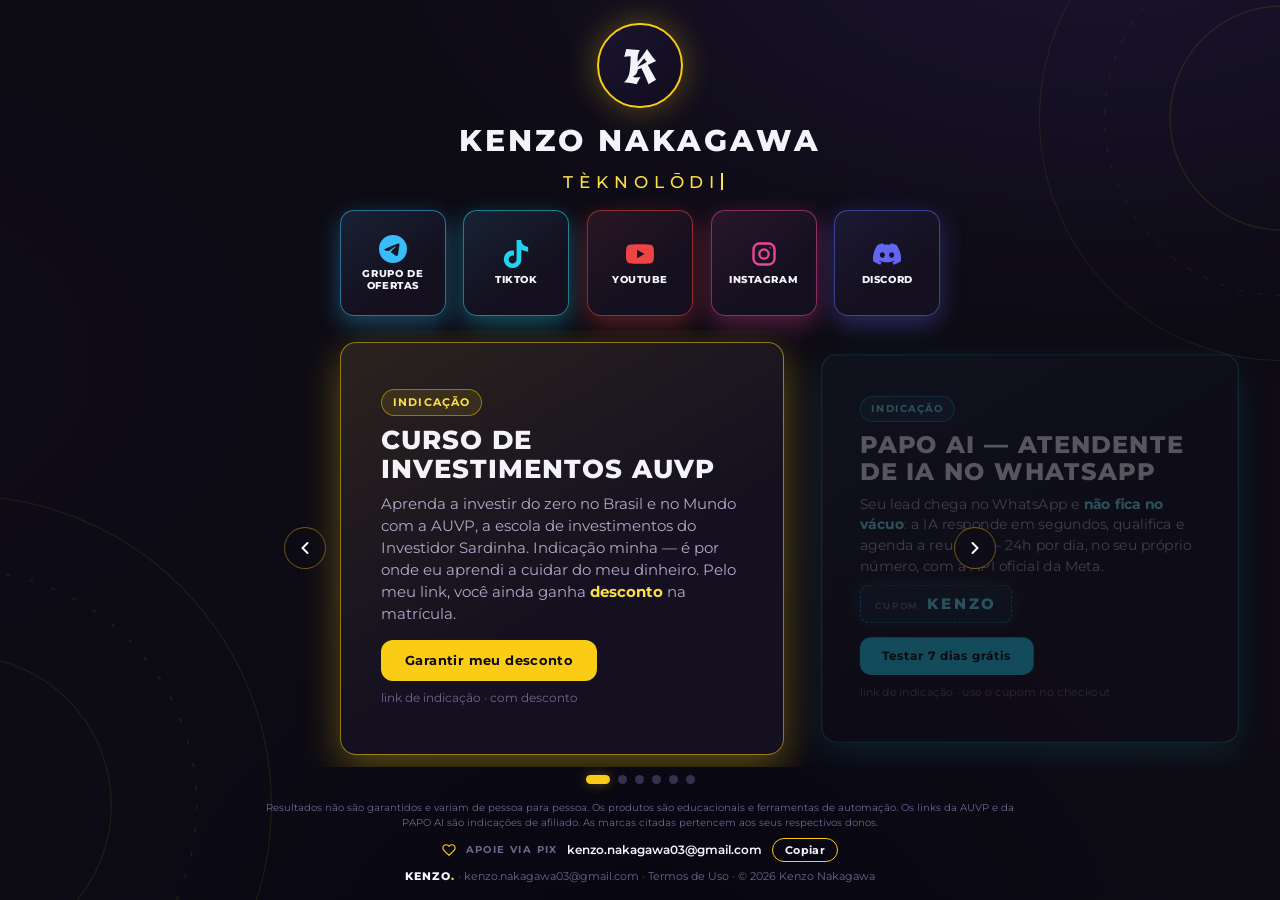
==== commit 2af1aa61: "Atualiza o convite do Discord para discord.gg/aDYgBns94 (tile da home + docs) Co-Authored-By: Claude" ====
--- a/index.html
+++ b/index.html
@@ -105,7 +105,7 @@
         </a>
 
         <!-- Discord [ÍNDIGO] -->
-        <a class="tile" data-accent="indigo" href="https://discord.gg/aJTsQ9AXE" target="_blank" rel="noopener">
+        <a class="tile" data-accent="indigo" href="https://discord.gg/aDYgBns94" target="_blank" rel="noopener">
           <span class="tile-ic" aria-hidden="true">
             <svg viewBox="0 0 24 24" fill="currentColor"><path d="M20.317 4.369a19.79 19.79 0 0 0-4.885-1.515a.074.074 0 0 0-.079.037c-.21.375-.444.864-.608 1.25a18.27 18.27 0 0 0-5.487 0a12.64 12.64 0 0 0-.617-1.25a.077.077 0 0 0-.079-.037A19.736 19.736 0 0 0 3.677 4.37a.07.07 0 0 0-.032.027C.533 9.046-.32 13.58.099 18.057a.082.082 0 0 0 .031.057a19.9 19.9 0 0 0 5.993 3.03a.078.078 0 0 0 .084-.028a14.09 14.09 0 0 0 1.226-1.994a.076.076 0 0 0-.041-.106a13.1 13.1 0 0 1-1.872-.892a.077.077 0 0 1-.008-.128a10.2 10.2 0 0 0 .372-.292a.074.074 0 0 1 .077-.01c3.928 1.793 8.18 1.793 12.062 0a.074.074 0 0 1 .078.009c.12.098.246.198.373.292a.077.077 0 0 1-.006.127a12.3 12.3 0 0 1-1.873.892a.077.077 0 0 0-.041.107c.36.698.772 1.362 1.225 1.993a.076.076 0 0 0 .084.028a19.84 19.84 0 0 0 6.002-3.03a.077.077 0 0 0 .032-.054c.5-5.177-.838-9.674-3.549-13.66a.061.061 0 0 0-.031-.03zM8.02 15.331c-1.183 0-2.157-1.085-2.157-2.419c0-1.333.956-2.419 2.157-2.419c1.21 0 2.176 1.096 2.157 2.42c0 1.333-.956 2.418-2.157 2.418zm7.975 0c-1.183 0-2.157-1.085-2.157-2.419c0-1.333.955-2.419 2.157-2.419c1.21 0 2.176 1.096 2.157 2.42c0 1.333-.946 2.418-2.157 2.418z"/></svg>
           </span>
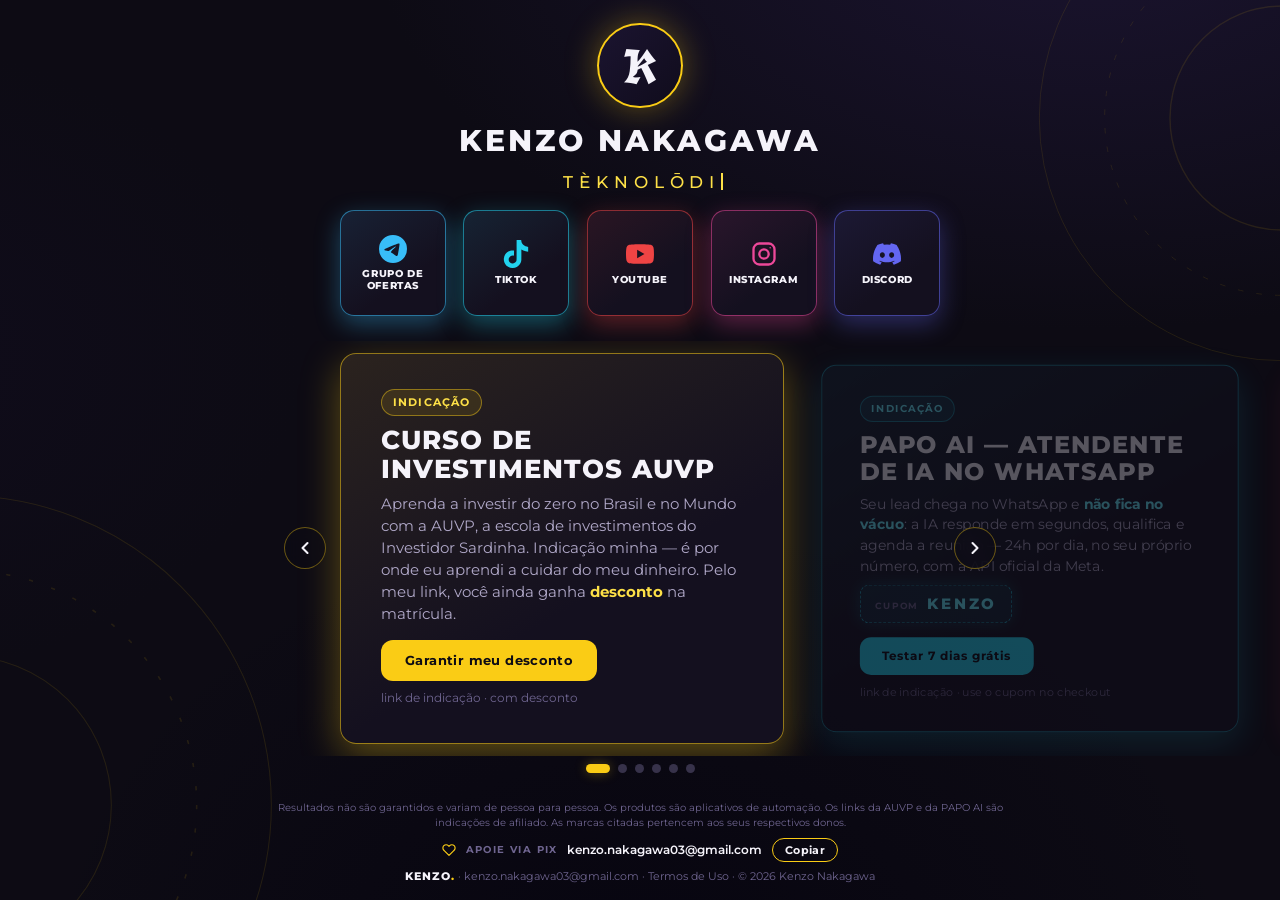
==== commit 88df3ee4: "Produtos viram apps: paginas e cards do ClipOS (cortes) e FacelessOS (videos), Termos cobrem aplicat" ====
--- a/index.html
+++ b/index.html
@@ -6,7 +6,7 @@
   <title>Kenzo Nakagawa — Automações, conteúdo e tecnologia</title>
 
   <!-- SEO -->
-  <meta name="description" content="Automações com IA para YouTube (vídeos e cortes), cursos e todos os meus links: grupo de ofertas no Telegram, TikTok, YouTube, Instagram e Discord.">
+  <meta name="description" content="Apps de automação com IA para YouTube (FacelessOS para vídeos e ClipOS para cortes), indicações e todos os meus links: grupo de ofertas no Telegram, TikTok, YouTube, Instagram e Discord.">
   <meta name="author" content="Kenzo Nakagawa">
 
   <!-- Open Graph (compartilhamento no Instagram/WhatsApp) -->
@@ -173,42 +173,42 @@
           </div>
         </article>
 
-        <!-- 4. Automação de Cortes [VIOLETA] -->
+        <!-- 4. ClipOS — app de cortes [VIOLETA] -->
         <article class="panel-row" data-accent="violet">
           <div class="panel">
             <div class="panel-content">
-              <span class="badge">Vendas abertas</span>
-              <h3 class="panel-title">Automação de Cortes</h3>
-              <p class="panel-desc">Transforme vídeos longos — até podcasts de horas — em Shorts publicados automaticamente no YouTube, com legenda palavra por palavra. Sem editor, sem edição manual, apenas IA.</p>
-              <ul class="panel-bullets">
-                <li>Trilha de automação com N8N (7 dias)</li>
-                <li>Ferramenta de cortes pronta (bônus no 8º dia)</li>
-                <li>Modo Podcast: 1 episódio vira dias de posts</li>
-                <li>Transcrição grátis no seu PC (opcional)</li>
+              <span class="badge">Novo app · Vendas abertas</span>
+              <h3 class="panel-title">ClipOS — App de Cortes</h3>
+              <p class="panel-desc">Cole o link de um vídeo longo e receba vários Shorts 9:16 prontos: trecho escolhido por IA, enquadrado no rosto, com legenda e título. Roda no seu PC, sem mensalidade.</p>
+              <ul class="panel-bullets">
+                <li>App para Windows, instalação em um clique</li>
+                <li>Você aprova cada corte antes de renderizar</li>
+                <li>Layouts: rosto, 2 pessoas, gameplay, tela e react</li>
+                <li>IA na nuvem ou 100% no seu PC, de graça</li>
                 <li>Comunidade no Discord</li>
               </ul>
-              <p class="panel-price"><span class="price-was">de <s>R$ 597</s> por</span>R$ 299 <span class="price-off">50% OFF</span><span class="panel-price-note">pagamento único · trilha + ferramenta bônus</span></p>
-              <a class="btn btn-cta" href="automacao-de-cortes.html">Conhecer a trilha</a>
-            </div>
-          </div>
-        </article>
-
-        <!-- 5. Automação de Vídeos [VERDE] -->
+              <p class="panel-price"><span class="price-was">de <s>R$ 597</s> por</span>R$ 299 <span class="price-off">50% OFF</span><span class="panel-price-note">pagamento único · sem mensalidade</span></p>
+              <a class="btn btn-cta" href="automacao-de-cortes.html">Conhecer o ClipOS</a>
+            </div>
+          </div>
+        </article>
+
+        <!-- 5. FacelessOS — app de vídeos [VERDE] -->
         <article class="panel-row" data-accent="green">
           <div class="panel">
             <div class="panel-content">
-              <span class="badge">Vendas abertas</span>
-              <h3 class="panel-title">Automação de Vídeos</h3>
-              <p class="panel-desc">Um canal dark publicando 1 vídeo por dia sozinho: roteiro, narração, legendas, cenas, música, thumbnail e agendamento — 100% automático com IA.</p>
-              <ul class="panel-bullets">
-                <li>Trilha de automação com N8N (7 dias)</li>
-                <li>Ferramenta de vídeos pronta (bônus no 8º dia)</li>
-                <li>Canal em português ou inglês, com ou sem legenda</li>
-                <li>Narração gratuita clonando a voz do canal (novidade)</li>
+              <span class="badge">Novo app · Vendas abertas</span>
+              <h3 class="panel-title">FacelessOS — App de Vídeos</h3>
+              <p class="panel-desc">Um app no seu computador que produz 1 vídeo por dia para o seu canal: roteiro, narração, legendas, cenas, música e thumbnail — e agenda no YouTube, se você quiser.</p>
+              <ul class="panel-bullets">
+                <li>App para Windows, instalação em um clique</li>
+                <li>Vários canais no mesmo app, em português ou inglês</li>
+                <li>Narração grátis clonando a voz do canal</li>
+                <li>Continua de onde parou, sem pagar a IA duas vezes</li>
                 <li>Comunidade no Discord</li>
               </ul>
-              <p class="panel-price"><span class="price-was">de <s>R$ 597</s> por</span>R$ 299 <span class="price-off">50% OFF</span><span class="panel-price-note">pagamento único · trilha + ferramenta bônus</span></p>
-              <a class="btn btn-cta" href="automacao-de-videos.html">Conhecer a trilha</a>
+              <p class="panel-price"><span class="price-was">de <s>R$ 597</s> por</span>R$ 299 <span class="price-off">50% OFF</span><span class="panel-price-note">pagamento único · sem mensalidade</span></p>
+              <a class="btn btn-cta" href="automacao-de-videos.html">Conhecer o FacelessOS</a>
             </div>
           </div>
         </article>
@@ -236,7 +236,7 @@
 
     <!-- ============ DISCLAIMER ============ -->
     <section class="disclaimer">
-      <p>Resultados não são garantidos e variam de pessoa para pessoa. Os produtos são educacionais e ferramentas de automação. Os links da AUVP e da PAPO AI são indicações de afiliado. As marcas citadas pertencem aos seus respectivos donos.</p>
+      <p>Resultados não são garantidos e variam de pessoa para pessoa. Os produtos são aplicativos de automação. Os links da AUVP e da PAPO AI são indicações de afiliado. As marcas citadas pertencem aos seus respectivos donos.</p>
     </section>
 
   </main>
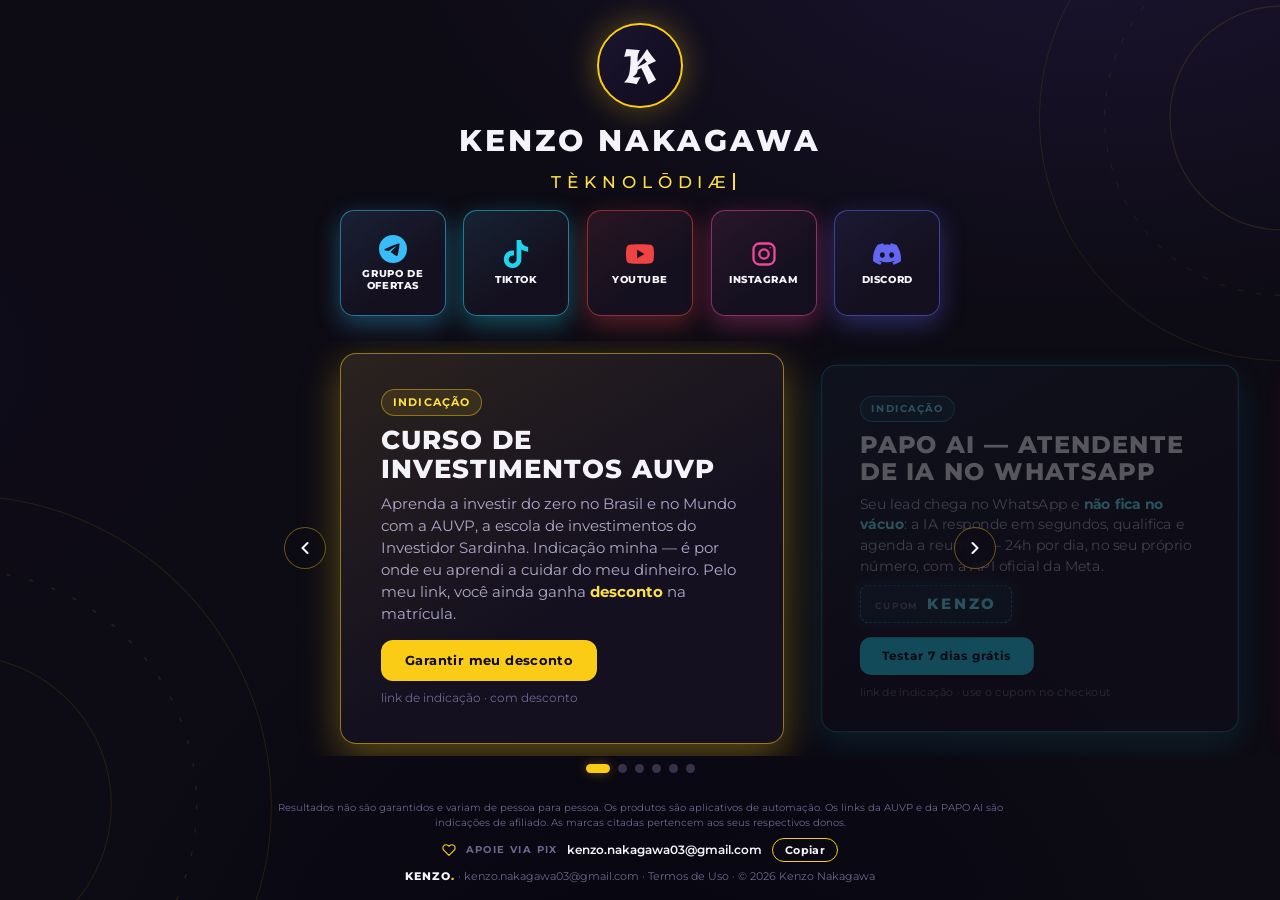
==== commit 602cfc87: "Apps: nota de entrega (curso 1 aula/dia por 7 dias + app no 8o dia) de volta antes da compra; home s" ====
--- a/index.html
+++ b/index.html
@@ -181,11 +181,10 @@
               <h3 class="panel-title">ClipOS — App de Cortes</h3>
               <p class="panel-desc">Cole o link de um vídeo longo e receba vários Shorts 9:16 prontos: trecho escolhido por IA, enquadrado no rosto, com legenda e título. Roda no seu PC, sem mensalidade.</p>
               <ul class="panel-bullets">
-                <li>App para Windows, instalação em um clique</li>
+                <li>Curso em 7 aulas + app para Windows no 8º dia</li>
                 <li>Você aprova cada corte antes de renderizar</li>
                 <li>Layouts: rosto, 2 pessoas, gameplay, tela e react</li>
                 <li>IA na nuvem ou 100% no seu PC, de graça</li>
-                <li>Comunidade no Discord</li>
               </ul>
               <p class="panel-price"><span class="price-was">de <s>R$ 597</s> por</span>R$ 299 <span class="price-off">50% OFF</span><span class="panel-price-note">pagamento único · sem mensalidade</span></p>
               <a class="btn btn-cta" href="automacao-de-cortes.html">Conhecer o ClipOS</a>
@@ -201,11 +200,10 @@
               <h3 class="panel-title">FacelessOS — App de Vídeos</h3>
               <p class="panel-desc">Um app no seu computador que produz 1 vídeo por dia para o seu canal: roteiro, narração, legendas, cenas, música e thumbnail — e agenda no YouTube, se você quiser.</p>
               <ul class="panel-bullets">
-                <li>App para Windows, instalação em um clique</li>
-                <li>Vários canais no mesmo app, em português ou inglês</li>
+                <li>Curso em 7 aulas + app para Windows no 8º dia</li>
+                <li>Vários canais no mesmo app, em PT ou EN</li>
                 <li>Narração grátis clonando a voz do canal</li>
-                <li>Continua de onde parou, sem pagar a IA duas vezes</li>
-                <li>Comunidade no Discord</li>
+                <li>Continua de onde parou se der erro</li>
               </ul>
               <p class="panel-price"><span class="price-was">de <s>R$ 597</s> por</span>R$ 299 <span class="price-off">50% OFF</span><span class="panel-price-note">pagamento único · sem mensalidade</span></p>
               <a class="btn btn-cta" href="automacao-de-videos.html">Conhecer o FacelessOS</a>
--- a/styles.css
+++ b/styles.css
@@ -1034,9 +1034,11 @@
 .home .footer-line a:hover { color: var(--accent-soft); }
 .home .footer-brand-inline { color: var(--text); font-weight: 800; letter-spacing: 0.1em; }
 
-/* Telas mais baixas (notebook 1366×768 etc.): os bullets saem para o painel
-   caber na dobra — o essencial (título, descrição, preço, CTA) fica */
-@media (max-height: 929px) {
+/* Abaixo de 1000px de altura os bullets saem para o card caber na dobra — o
+   essencial (título, descrição, preço, CTA) fica. O limite é medido pelo card
+   MAIS ALTO do carrossel (a altura do trilho é a dele): card novo ou bullet que
+   quebra linha pede nova medição em 990–1000px. */
+@media (max-height: 999px) {
   .home .panel-bullets { display: none; }
 }
 
@@ -1049,7 +1051,13 @@
   .home .tile { width: clamp(56px, 16vw, 88px); }
   .home .panels { padding-block: 0.25rem; }
   .home .panel-content { padding-top: 0.85rem; padding-bottom: 0.85rem; gap: 0.45rem; }
-  .home .panel-desc { font-size: 0.8rem; }
+  .home .panel-desc {
+    font-size: 0.8rem;
+    display: -webkit-box;
+    -webkit-line-clamp: 3;
+    -webkit-box-orient: vertical;
+    overflow: hidden;
+  }
   .home .car-dots { padding: 0.25rem 0 0; }
   .home .disclaimer p { font-size: 0.56rem; }
 }
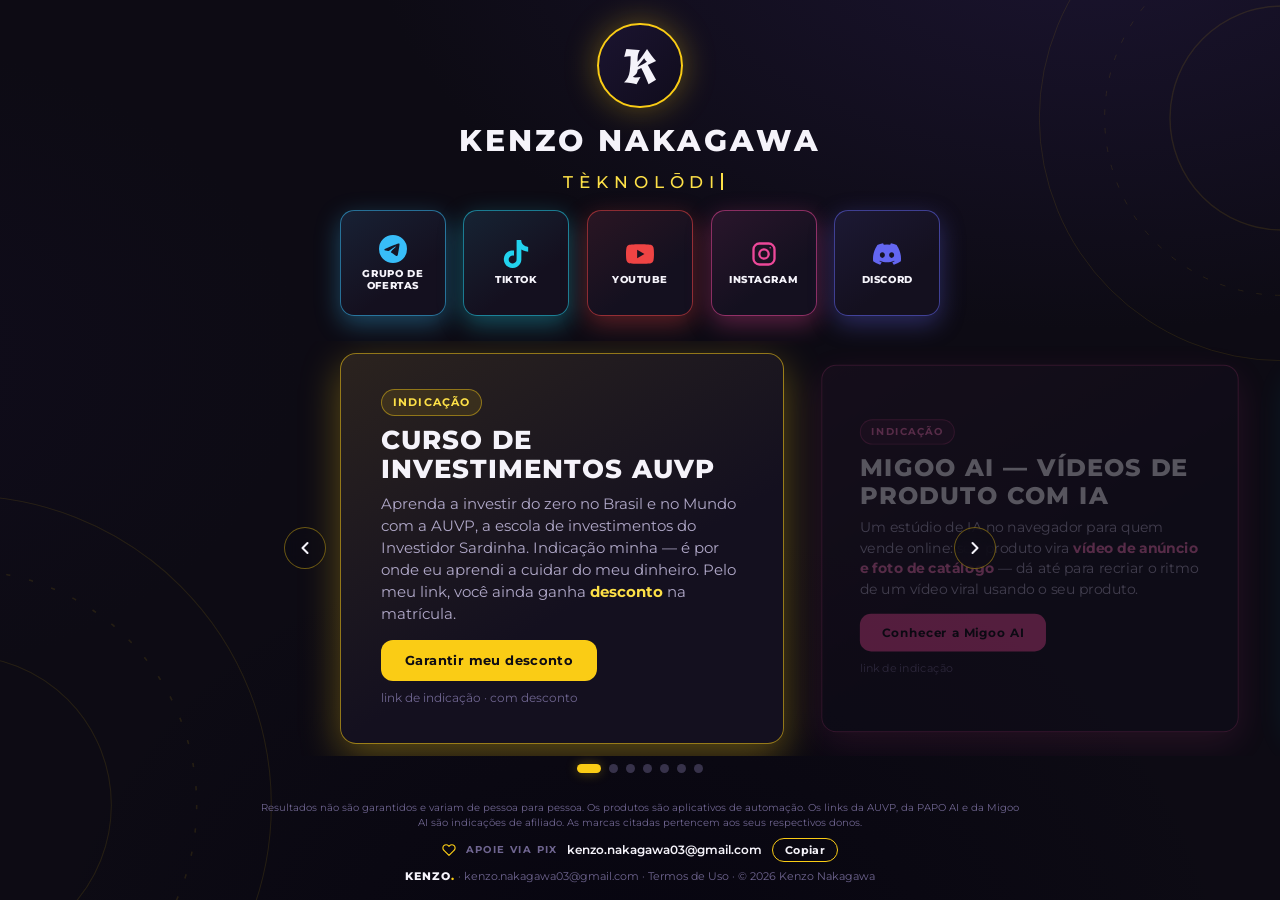
==== commit 0e1089d1: "Novo card de indicacao da Migoo AI no carrossel, logo depois da AUVP - Card 2 (accent pink, contrast" ====
--- a/index.html
+++ b/index.html
@@ -133,7 +133,26 @@
           </div>
         </article>
 
-        <!-- 2. PAPO AI (indicação) [CIANO] -->
+        <!-- 2. Migoo AI (indicação) [PINK] -->
+        <article class="panel-row" data-accent="pink">
+          <div class="panel">
+            <div class="panel-content">
+              <span class="badge">Indicação</span>
+              <h3 class="panel-title">Migoo AI — Vídeos de produto com IA</h3>
+              <p class="panel-desc">Um estúdio de IA no navegador para quem vende online: seu produto vira <strong>vídeo de anúncio e foto de catálogo</strong> — dá até para recriar o ritmo de um vídeo viral usando o seu produto.</p>
+              <ul class="panel-bullets">
+                <li>Estúdios para e-commerce, marketing e minisséries</li>
+                <li>Recria vídeos virais com o seu produto</li>
+                <li>Imagens do anúncio no mesmo padrão visual</li>
+                <li>Roda no navegador, sem instalar nada</li>
+              </ul>
+              <a class="btn btn-cta" href="https://migoo.ai/u/sg/wQV6842" target="_blank" rel="noopener">Conhecer a Migoo AI</a>
+              <p class="panel-note">link de indicação</p>
+            </div>
+          </div>
+        </article>
+
+        <!-- 3. PAPO AI (indicação) [CIANO] -->
         <article class="panel-row" data-accent="cyan">
           <div class="panel">
             <div class="panel-content">
@@ -153,7 +172,7 @@
           </div>
         </article>
 
-        <!-- 3. Aeternum (jogo autoral) [ROSA] -->
+        <!-- 4. Aeternum (jogo autoral) [ROSA] -->
         <article class="panel-row" data-accent="rose">
           <div class="panel">
             <div class="panel-content">
@@ -173,7 +192,7 @@
           </div>
         </article>
 
-        <!-- 4. ClipOS — app de cortes [VIOLETA] -->
+        <!-- 5. ClipOS — app de cortes [VIOLETA] -->
         <article class="panel-row" data-accent="violet">
           <div class="panel">
             <div class="panel-content">
@@ -192,7 +211,7 @@
           </div>
         </article>
 
-        <!-- 5. FacelessOS — app de vídeos [VERDE] -->
+        <!-- 6. FacelessOS — app de vídeos [VERDE] -->
         <article class="panel-row" data-accent="green">
           <div class="panel">
             <div class="panel-content">
@@ -211,7 +230,7 @@
           </div>
         </article>
 
-        <!-- 6. Salesforce Marketing Cloud [AZUL] -->
+        <!-- 7. Salesforce Marketing Cloud [AZUL] -->
         <article class="panel-row panel-soon" data-accent="blue">
           <div class="panel">
             <div class="panel-content">
@@ -234,7 +253,7 @@
 
     <!-- ============ DISCLAIMER ============ -->
     <section class="disclaimer">
-      <p>Resultados não são garantidos e variam de pessoa para pessoa. Os produtos são aplicativos de automação. Os links da AUVP e da PAPO AI são indicações de afiliado. As marcas citadas pertencem aos seus respectivos donos.</p>
+      <p>Resultados não são garantidos e variam de pessoa para pessoa. Os produtos são aplicativos de automação. Os links da AUVP, da PAPO AI e da Migoo AI são indicações de afiliado. As marcas citadas pertencem aos seus respectivos donos.</p>
     </section>
 
   </main>
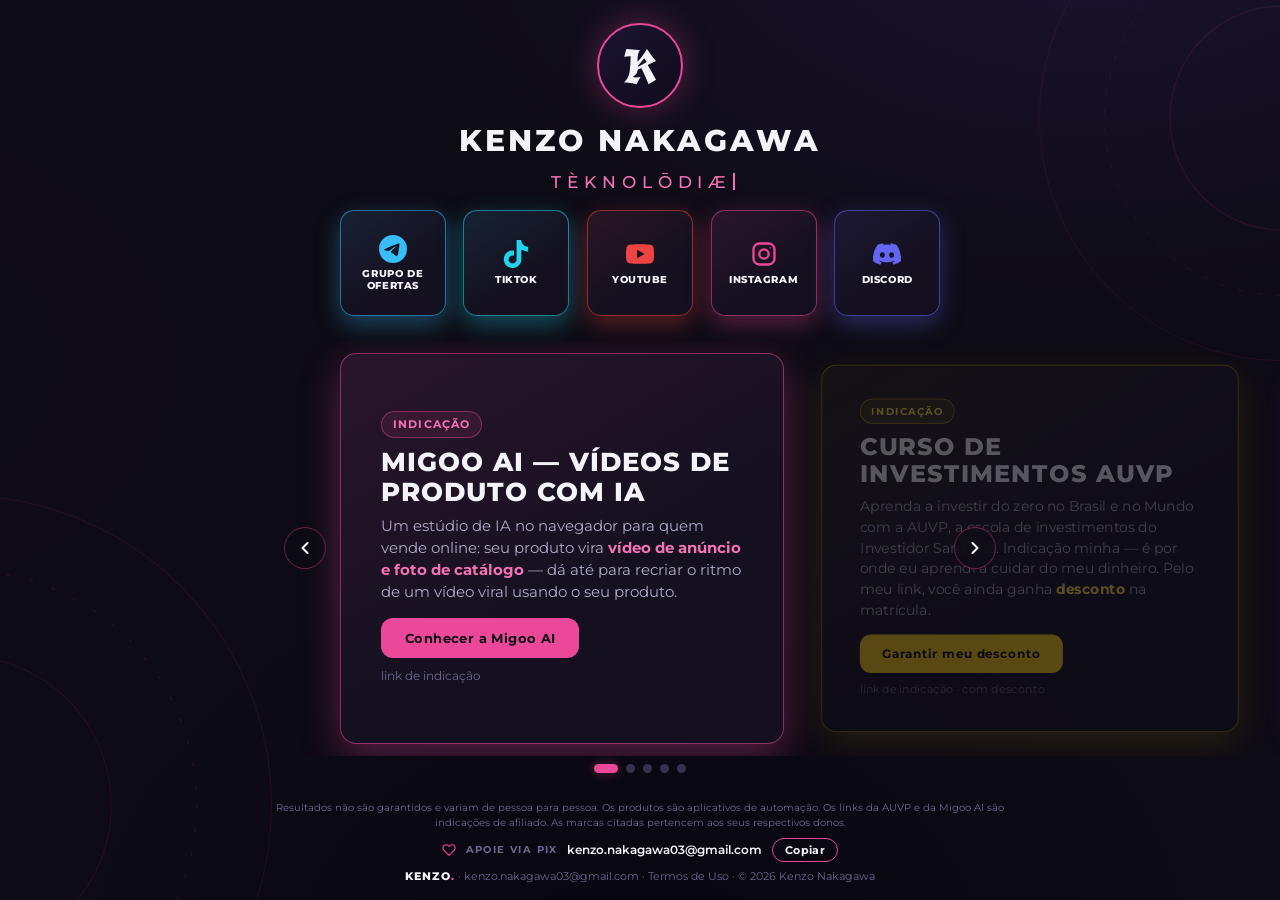
==== commit 611cb07c: "Carrossel: Migoo AI passa a ser o 1o card e saem PAPO AI e Aeternum - Migoo AI vai para a frente da " ====
--- a/index.html
+++ b/index.html
@@ -120,20 +120,7 @@
       <div class="carousel" id="carousel">
       <div class="panels" id="carTrack">
 
-        <!-- 1. Curso AUVP [AMARELO] -->
-        <article class="panel-row" data-accent="yellow">
-          <div class="panel">
-            <div class="panel-content">
-              <span class="badge">Indicação</span>
-              <h3 class="panel-title">Curso de Investimentos AUVP</h3>
-              <p class="panel-desc">Aprenda a investir do zero no Brasil e no Mundo com a AUVP, a escola de investimentos do Investidor Sardinha. Indicação minha — é por onde eu aprendi a cuidar do meu dinheiro. Pelo meu link, você ainda ganha <strong>desconto</strong> na matrícula.</p>
-              <a class="btn btn-cta" href="https://sard.ink/AUVPKenzo" target="_blank" rel="noopener">Garantir meu desconto</a>
-              <p class="panel-note">link de indicação · com desconto</p>
-            </div>
-          </div>
-        </article>
-
-        <!-- 2. Migoo AI (indicação) [PINK] -->
+        <!-- 1. Migoo AI (indicação) [PINK] -->
         <article class="panel-row" data-accent="pink">
           <div class="panel">
             <div class="panel-content">
@@ -152,47 +139,20 @@
           </div>
         </article>
 
-        <!-- 3. PAPO AI (indicação) [CIANO] -->
-        <article class="panel-row" data-accent="cyan">
+        <!-- 2. Curso AUVP [AMARELO] -->
+        <article class="panel-row" data-accent="yellow">
           <div class="panel">
             <div class="panel-content">
               <span class="badge">Indicação</span>
-              <h3 class="panel-title">PAPO AI — Atendente de IA no WhatsApp</h3>
-              <p class="panel-desc">Seu lead chega no WhatsApp e <strong>não fica no vácuo</strong>: a IA responde em segundos, qualifica e agenda a reunião — 24h por dia, no seu próprio número, com a API oficial da Meta.</p>
-              <ul class="panel-bullets">
-                <li>Responde em ~3 segundos, 24h por dia</li>
-                <li>Qualifica o lead e agenda a reunião sozinha</li>
-                <li>Funciona no seu número atual (API Oficial da Meta)</li>
-                <li>Pronta em 24h, sem conhecimento técnico</li>
-              </ul>
-              <p class="panel-coupon"><span class="coupon-label">Cupom</span><strong class="coupon-code">KENZO</strong></p>
-              <a class="btn btn-cta" href="https://papoai.com.br/52c8d9" target="_blank" rel="noopener">Testar 7 dias grátis</a>
-              <p class="panel-note">link de indicação · use o cupom no checkout</p>
-            </div>
-          </div>
-        </article>
-
-        <!-- 4. Aeternum (jogo autoral) [ROSA] -->
-        <article class="panel-row" data-accent="rose">
-          <div class="panel">
-            <div class="panel-content">
-              <span class="badge">Indicação</span>
-              <h3 class="panel-title">Aeternum — Hoje na História</h3>
-              <p class="panel-desc">Descubra um evento histórico real a cada dia, responda o quiz e colecione cartas únicas. Um jogo bilíngue de colecionáveis históricos — <strong>de graça</strong>.</p>
-              <ul class="panel-bullets">
-                <li>Um evento histórico real por dia</li>
-                <li>Quiz para testar seu conhecimento</li>
-                <li>Sistema de duelos: quem sabe mais sobre história?</li>
-                <li>Cartas únicas para colecionar</li>
-                <li>Bilíngue (português e inglês)</li>
-              </ul>
-              <a class="btn btn-cta" href="https://playaeternum.com/?utm_campaign=godparents&amp;utm_source=profile&amp;utm_medium=d7f08977" target="_blank" rel="noopener">Jogue agora de graça</a>
-              <p class="panel-note">100% grátis · jogue no navegador</p>
-            </div>
-          </div>
-        </article>
-
-        <!-- 5. ClipOS — app de cortes [VIOLETA] -->
+              <h3 class="panel-title">Curso de Investimentos AUVP</h3>
+              <p class="panel-desc">Aprenda a investir do zero no Brasil e no Mundo com a AUVP, a escola de investimentos do Investidor Sardinha. Indicação minha — é por onde eu aprendi a cuidar do meu dinheiro. Pelo meu link, você ainda ganha <strong>desconto</strong> na matrícula.</p>
+              <a class="btn btn-cta" href="https://sard.ink/AUVPKenzo" target="_blank" rel="noopener">Garantir meu desconto</a>
+              <p class="panel-note">link de indicação · com desconto</p>
+            </div>
+          </div>
+        </article>
+
+        <!-- 3. ClipOS — app de cortes [VIOLETA] -->
         <article class="panel-row" data-accent="violet">
           <div class="panel">
             <div class="panel-content">
@@ -211,7 +171,7 @@
           </div>
         </article>
 
-        <!-- 6. FacelessOS — app de vídeos [VERDE] -->
+        <!-- 4. FacelessOS — app de vídeos [VERDE] -->
         <article class="panel-row" data-accent="green">
           <div class="panel">
             <div class="panel-content">
@@ -230,7 +190,7 @@
           </div>
         </article>
 
-        <!-- 7. Salesforce Marketing Cloud [AZUL] -->
+        <!-- 5. Salesforce Marketing Cloud [AZUL] -->
         <article class="panel-row panel-soon" data-accent="blue">
           <div class="panel">
             <div class="panel-content">
@@ -253,7 +213,7 @@
 
     <!-- ============ DISCLAIMER ============ -->
     <section class="disclaimer">
-      <p>Resultados não são garantidos e variam de pessoa para pessoa. Os produtos são aplicativos de automação. Os links da AUVP, da PAPO AI e da Migoo AI são indicações de afiliado. As marcas citadas pertencem aos seus respectivos donos.</p>
+      <p>Resultados não são garantidos e variam de pessoa para pessoa. Os produtos são aplicativos de automação. Os links da AUVP e da Migoo AI são indicações de afiliado. As marcas citadas pertencem aos seus respectivos donos.</p>
     </section>
 
   </main>
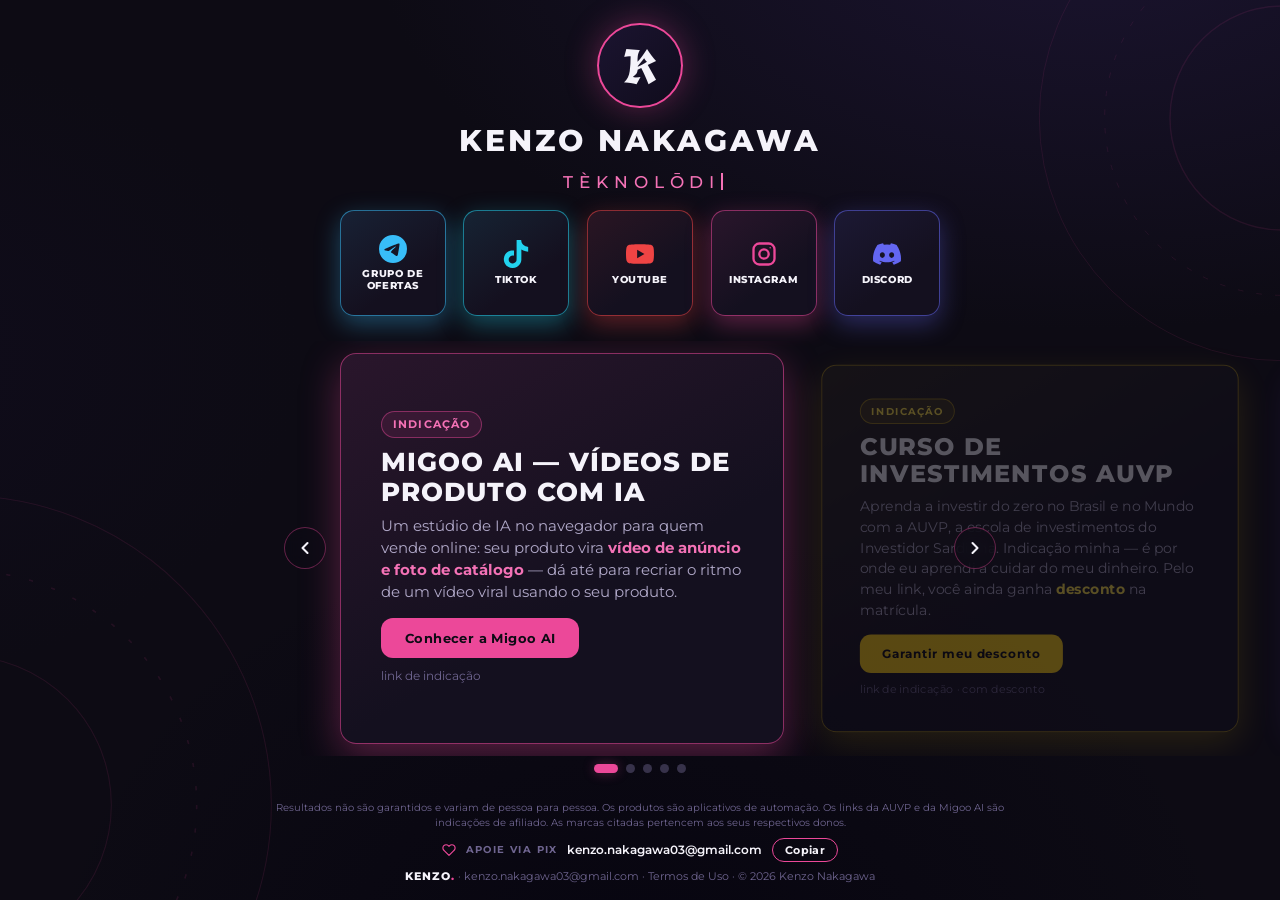
==== commit a8cf1e7c: "Troca o convite do Discord para u8ruMGBvbb - index.html: bloco de link do Discord na home (unico lin" ====
--- a/index.html
+++ b/index.html
@@ -105,7 +105,7 @@
         </a>
 
         <!-- Discord [ÍNDIGO] -->
-        <a class="tile" data-accent="indigo" href="https://discord.gg/aDYgBns94" target="_blank" rel="noopener">
+        <a class="tile" data-accent="indigo" href="https://discord.gg/u8ruMGBvbb" target="_blank" rel="noopener">
           <span class="tile-ic" aria-hidden="true">
             <svg viewBox="0 0 24 24" fill="currentColor"><path d="M20.317 4.369a19.79 19.79 0 0 0-4.885-1.515a.074.074 0 0 0-.079.037c-.21.375-.444.864-.608 1.25a18.27 18.27 0 0 0-5.487 0a12.64 12.64 0 0 0-.617-1.25a.077.077 0 0 0-.079-.037A19.736 19.736 0 0 0 3.677 4.37a.07.07 0 0 0-.032.027C.533 9.046-.32 13.58.099 18.057a.082.082 0 0 0 .031.057a19.9 19.9 0 0 0 5.993 3.03a.078.078 0 0 0 .084-.028a14.09 14.09 0 0 0 1.226-1.994a.076.076 0 0 0-.041-.106a13.1 13.1 0 0 1-1.872-.892a.077.077 0 0 1-.008-.128a10.2 10.2 0 0 0 .372-.292a.074.074 0 0 1 .077-.01c3.928 1.793 8.18 1.793 12.062 0a.074.074 0 0 1 .078.009c.12.098.246.198.373.292a.077.077 0 0 1-.006.127a12.3 12.3 0 0 1-1.873.892a.077.077 0 0 0-.041.107c.36.698.772 1.362 1.225 1.993a.076.076 0 0 0 .084.028a19.84 19.84 0 0 0 6.002-3.03a.077.077 0 0 0 .032-.054c.5-5.177-.838-9.674-3.549-13.66a.061.061 0 0 0-.031-.03zM8.02 15.331c-1.183 0-2.157-1.085-2.157-2.419c0-1.333.956-2.419 2.157-2.419c1.21 0 2.176 1.096 2.157 2.42c0 1.333-.956 2.418-2.157 2.418zm7.975 0c-1.183 0-2.157-1.085-2.157-2.419c0-1.333.955-2.419 2.157-2.419c1.21 0 2.176 1.096 2.157 2.42c0 1.333-.946 2.418-2.157 2.418z"/></svg>
           </span>
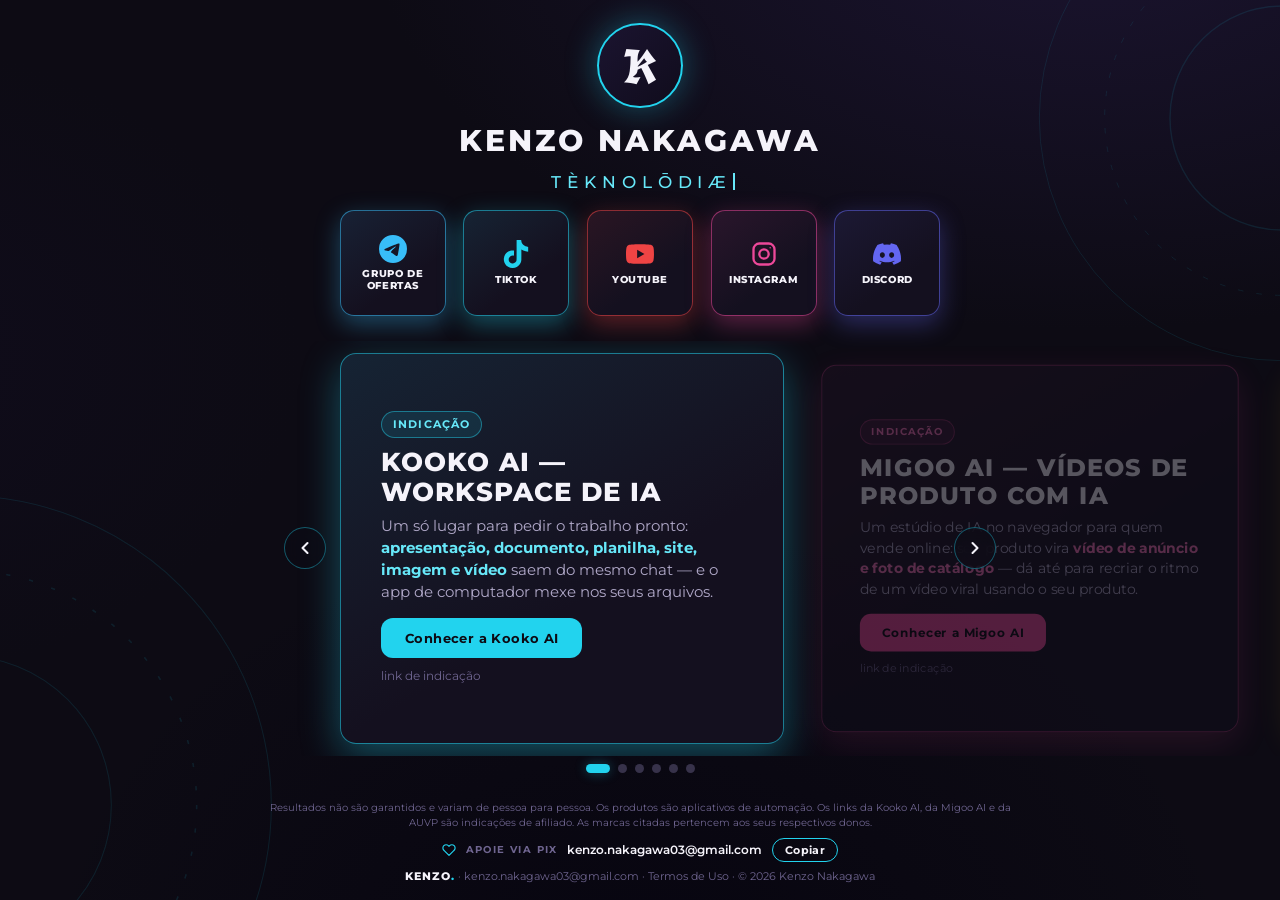
==== commit 5fea91d8: "Kooko AI entra como 1o card do carrossel (Migoo em 2o) - index.html: novo slide de indicacao da Kook" ====
--- a/index.html
+++ b/index.html
@@ -120,7 +120,26 @@
       <div class="carousel" id="carousel">
       <div class="panels" id="carTrack">
 
-        <!-- 1. Migoo AI (indicação) [PINK] -->
+        <!-- 1. Kooko AI (indicação) [CIANO] -->
+        <article class="panel-row" data-accent="cyan">
+          <div class="panel">
+            <div class="panel-content">
+              <span class="badge">Indicação</span>
+              <h3 class="panel-title">Kooko AI — Workspace de IA</h3>
+              <p class="panel-desc">Um só lugar para pedir o trabalho pronto: <strong>apresentação, documento, planilha, site, imagem e vídeo</strong> saem do mesmo chat — e o app de computador mexe nos seus arquivos.</p>
+              <ul class="panel-bullets">
+                <li>Slides, documentos, planilhas e sites</li>
+                <li>Imagem, vídeo e pesquisa no mesmo chat</li>
+                <li>App de PC trabalha nos arquivos locais</li>
+                <li>Controle remoto: tarefa de outro aparelho</li>
+              </ul>
+              <a class="btn btn-cta" href="https://www.kooko.ai/?fr=kenzonakagawa_" target="_blank" rel="noopener">Conhecer a Kooko AI</a>
+              <p class="panel-note">link de indicação</p>
+            </div>
+          </div>
+        </article>
+
+        <!-- 2. Migoo AI (indicação) [PINK] -->
         <article class="panel-row" data-accent="pink">
           <div class="panel">
             <div class="panel-content">
@@ -139,7 +158,7 @@
           </div>
         </article>
 
-        <!-- 2. Curso AUVP [AMARELO] -->
+        <!-- 3. Curso AUVP [AMARELO] -->
         <article class="panel-row" data-accent="yellow">
           <div class="panel">
             <div class="panel-content">
@@ -152,7 +171,7 @@
           </div>
         </article>
 
-        <!-- 3. ClipOS — app de cortes [VIOLETA] -->
+        <!-- 4. ClipOS — app de cortes [VIOLETA] -->
         <article class="panel-row" data-accent="violet">
           <div class="panel">
             <div class="panel-content">
@@ -171,7 +190,7 @@
           </div>
         </article>
 
-        <!-- 4. FacelessOS — app de vídeos [VERDE] -->
+        <!-- 5. FacelessOS — app de vídeos [VERDE] -->
         <article class="panel-row" data-accent="green">
           <div class="panel">
             <div class="panel-content">
@@ -190,7 +209,7 @@
           </div>
         </article>
 
-        <!-- 5. Salesforce Marketing Cloud [AZUL] -->
+        <!-- 6. Salesforce Marketing Cloud [AZUL] -->
         <article class="panel-row panel-soon" data-accent="blue">
           <div class="panel">
             <div class="panel-content">
@@ -213,7 +232,7 @@
 
     <!-- ============ DISCLAIMER ============ -->
     <section class="disclaimer">
-      <p>Resultados não são garantidos e variam de pessoa para pessoa. Os produtos são aplicativos de automação. Os links da AUVP e da Migoo AI são indicações de afiliado. As marcas citadas pertencem aos seus respectivos donos.</p>
+      <p>Resultados não são garantidos e variam de pessoa para pessoa. Os produtos são aplicativos de automação. Os links da Kooko AI, da Migoo AI e da AUVP são indicações de afiliado. As marcas citadas pertencem aos seus respectivos donos.</p>
     </section>
 
   </main>
--- a/styles.css
+++ b/styles.css
@@ -34,7 +34,7 @@
 [data-accent="rose"]   { --card: #f43f5e; --card-soft: #fb7185; --card-contrast: #0d0b14; --card-glow: rgba(244, 63, 94, 0.35); }
 
 /* Cores dos blocos de links (mesmo mecanismo: o JS copia --card* para --accent*) */
-[data-accent="cyan"]   { --card: #22d3ee; --card-soft: #67e8f9; --card-contrast: #0d0b14; --card-glow: rgba(34, 211, 238, 0.35); }  /* TikTok + card PAPO AI */
+[data-accent="cyan"]   { --card: #22d3ee; --card-soft: #67e8f9; --card-contrast: #0d0b14; --card-glow: rgba(34, 211, 238, 0.35); }  /* TikTok + card Kooko AI */
 [data-accent="red"]    { --card: #ef4444; --card-soft: #f87171; --card-contrast: #0d0b14; --card-glow: rgba(239, 68, 68, 0.35); }   /* YouTube */
 [data-accent="pink"]   { --card: #ec4899; --card-soft: #f472b6; --card-contrast: #0d0b14; --card-glow: rgba(236, 72, 153, 0.35); }  /* Instagram */
 [data-accent="indigo"] { --card: #6366f1; --card-soft: #818cf8; --card-contrast: #0d0b14; --card-glow: rgba(99, 102, 241, 0.35); }  /* Discord */
